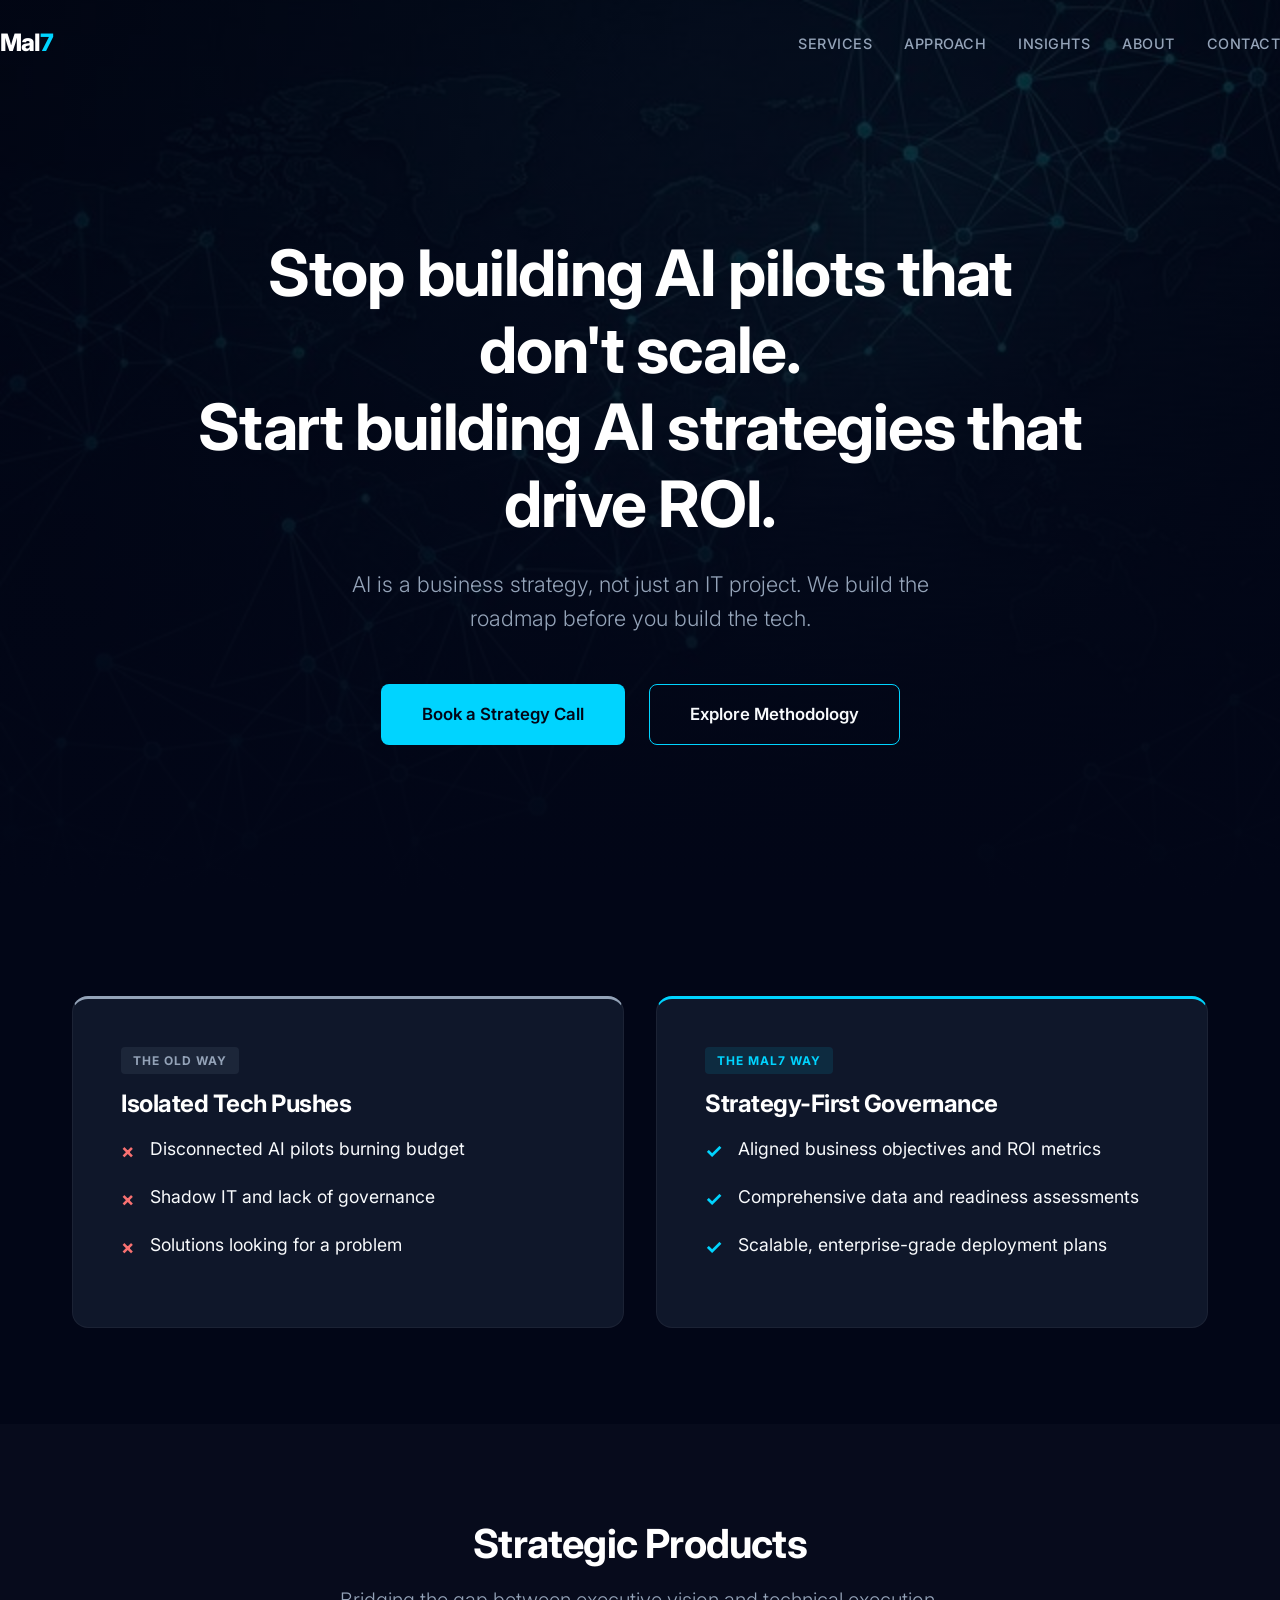
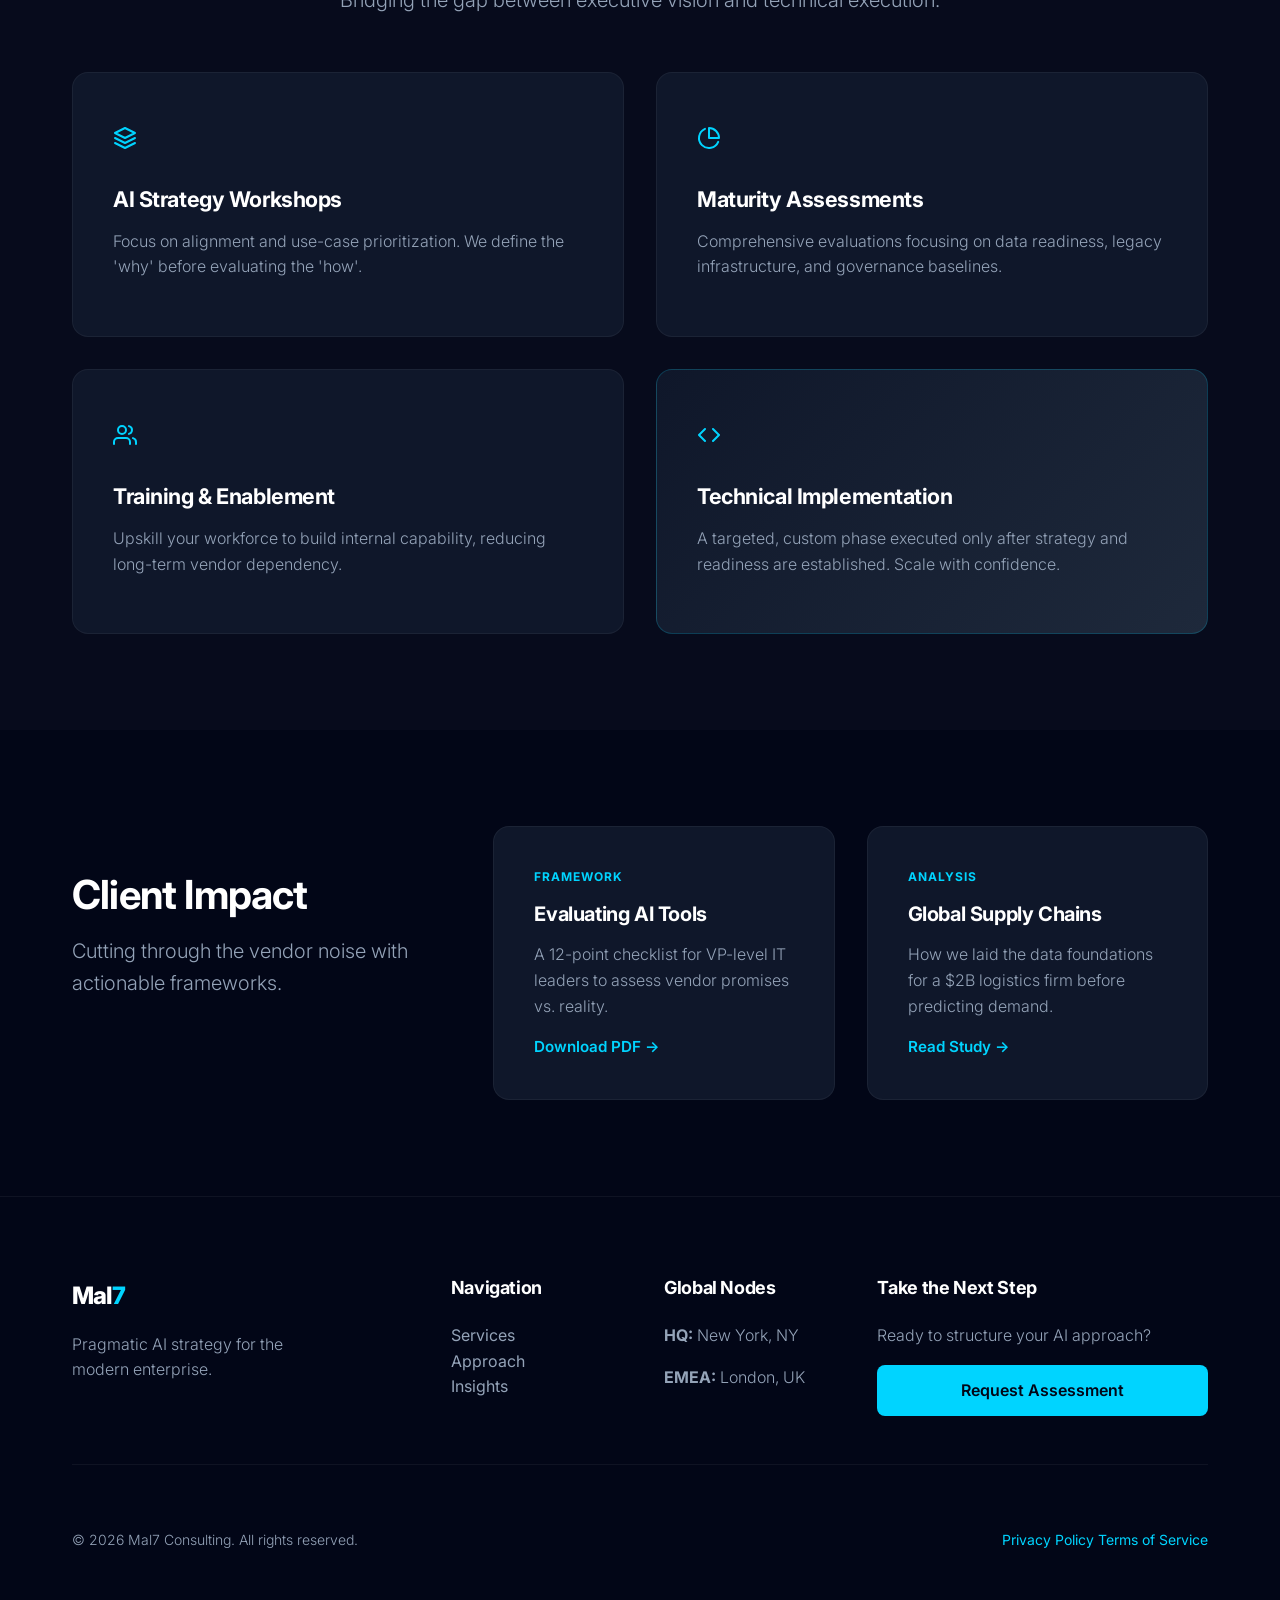
==== index.html @ f523860f "Initial commit for Mal7 landing page" ====
<!DOCTYPE html>
<html lang="en">
<head>
    <meta charset="UTF-8">
    <meta name="viewport" content="width=device-width, initial-scale=1.0">
    <title>Mal7 | AI Strategy Consulting</title>
    <link rel="preconnect" href="https://fonts.googleapis.com">
    <link rel="preconnect" href="https://fonts.gstatic.com" crossorigin>
    <link href="https://fonts.googleapis.com/css2?family=Inter:wght@300;400;500;600;700;800&family=Outfit:wght@400;600;700&display=swap" rel="stylesheet">
    <link rel="stylesheet" href="styles.css">
</head>
<body>

    <!-- 1. Global Navigation -->
    <header class="global-nav">
        <div class="nav-container">
            <div class="logo">
                <a href="#">Mal<span>7</span></a>
            </div>
            <nav class="nav-links">
                <a href="#services">Services</a>
                <a href="#methodology">Approach</a>
                <a href="#impact">Insights</a>
                <a href="#about">About</a>
                <a href="#contact">Contact</a>
            </nav>
        </div>
    </header>

    <!-- 2. Hero Section -->
    <section class="hero-section" id="hero">
        <div class="container hero-container">
            <div class="hero-content">
                <h1 class="hero-headline">Stop building AI pilots that don't scale.<br>Start building AI strategies that drive ROI.</h1>
                <p class="hero-subheadline">AI is a business strategy, not just an IT project. We build the roadmap before you build the tech.</p>
                <div class="hero-actions">
                    <a href="#contact" class="btn btn-primary btn-large">Book a Strategy Call</a>
                    <a href="#methodology" class="btn btn-outline-teal btn-large">Explore Methodology</a>
                </div>
            </div>
        </div>
    </section>

    <!-- 3. The Problem/Solution Section -->
    <section class="split-section" id="methodology">
        <div class="container">
            <div class="split-grid">
                <div class="split-card problem-card">
                    <div class="card-header">
                        <span class="badge badge-negative">The Old Way</span>
                        <h2>Isolated Tech Pushes</h2>
                    </div>
                    <ul class="comparison-list">
                        <li><span>&times;</span> Disconnected AI pilots burning budget</li>
                        <li><span>&times;</span> Shadow IT and lack of governance</li>
                        <li><span>&times;</span> Solutions looking for a problem</li>
                    </ul>
                </div>

                <div class="split-card solution-card">
                    <div class="card-header">
                        <span class="badge badge-positive">The Mal7 Way</span>
                        <h2>Strategy-First Governance</h2>
                    </div>
                    <ul class="comparison-list">
                        <li><span>&check;</span> Aligned business objectives and ROI metrics</li>
                        <li><span>&check;</span> Comprehensive data and readiness assessments</li>
                        <li><span>&check;</span> Scalable, enterprise-grade deployment plans</li>
                    </ul>
                </div>
            </div>
        </div>
    </section>

    <!-- 4. Strategic Products (Services Grid) -->
    <section class="services-section" id="services">
        <div class="container">
            <div class="section-header center">
                <h2 class="section-title">Strategic Products</h2>
                <p class="section-subtitle">Bridging the gap between executive vision and technical execution.</p>
            </div>
            
            <div class="services-grid">
                <div class="service-card">
                    <div class="card-icon">
                        <svg width="24" height="24" viewBox="0 0 24 24" fill="none" stroke="currentColor" stroke-width="2" stroke-linecap="round" stroke-linejoin="round"><polygon points="12 2 2 7 12 12 22 7 12 2"></polygon><polyline points="2 17 12 22 22 17"></polyline><polyline points="2 12 12 17 22 12"></polyline></svg>
                    </div>
                    <h3>AI Strategy Workshops</h3>
                    <p>Focus on alignment and use-case prioritization. We define the 'why' before evaluating the 'how'.</p>
                </div>
                
                <div class="service-card">
                    <div class="card-icon">
                        <svg width="24" height="24" viewBox="0 0 24 24" fill="none" stroke="currentColor" stroke-width="2" stroke-linecap="round" stroke-linejoin="round"><path d="M21.21 15.89A10 10 0 1 1 8 2.83"></path><path d="M22 12A10 10 0 0 0 12 2v10z"></path></svg>
                    </div>
                    <h3>Maturity Assessments</h3>
                    <p>Comprehensive evaluations focusing on data readiness, legacy infrastructure, and governance baselines.</p>
                </div>
                
                <div class="service-card">
                    <div class="card-icon">
                        <svg width="24" height="24" viewBox="0 0 24 24" fill="none" stroke="currentColor" stroke-width="2" stroke-linecap="round" stroke-linejoin="round"><path d="M17 21v-2a4 4 0 0 0-4-4H5a4 4 0 0 0-4 4v2"></path><circle cx="9" cy="7" r="4"></circle><path d="M23 21v-2a4 4 0 0 0-3-3.87"></path><path d="M16 3.13a4 4 0 0 1 0 7.75"></path></svg>
                    </div>
                    <h3>Training & Enablement</h3>
                    <p>Upskill your workforce to build internal capability, reducing long-term vendor dependency.</p>
                </div>
                
                <div class="service-card implementation-card">
                    <div class="card-icon">
                        <svg width="24" height="24" viewBox="0 0 24 24" fill="none" stroke="currentColor" stroke-width="2" stroke-linecap="round" stroke-linejoin="round"><polyline points="16 18 22 12 16 6"></polyline><polyline points="8 6 2 12 8 18"></polyline></svg>
                    </div>
                    <h3>Technical Implementation</h3>
                    <p>A targeted, custom phase executed only after strategy and readiness are established. Scale with confidence.</p>
                </div>
            </div>
        </div>
    </section>

    <!-- 6. Client Impact -->
    <section class="insights-section" id="impact">
        <div class="container">
            <div class="insights-grid">
                <div class="insights-header">
                    <h2 class="section-title">Client Impact</h2>
                    <p class="section-subtitle">Cutting through the vendor noise with actionable frameworks.</p>
                </div>
                <div class="insights-cards">
                    <div class="insight-card">
                        <span class="category">Framework</span>
                        <h4>Evaluating AI Tools</h4>
                        <p>A 12-point checklist for VP-level IT leaders to assess vendor promises vs. reality.</p>
                        <a href="#" class="read-more">Download PDF &rarr;</a>
                    </div>
                    <div class="insight-card">
                        <span class="category">Analysis</span>
                        <h4>Global Supply Chains</h4>
                        <p>How we laid the data foundations for a $2B logistics firm before predicting demand.</p>
                        <a href="#" class="read-more">Read Study &rarr;</a>
                    </div>
                </div>
            </div>
        </div>
    </section>

    <!-- 7. Footer -->
    <footer class="global-footer" id="contact">
        <div class="container">
            <div class="footer-grid">
                <div class="footer-brand">
                    <div class="logo footer-logo">
                        <a href="#">Mal<span>7</span></a>
                    </div>
                    <p>Pragmatic AI strategy for the modern enterprise.</p>
                </div>
                <div class="footer-links">
                    <h4>Navigation</h4>
                    <ul>
                        <li><a href="#services">Services</a></li>
                        <li><a href="#methodology">Approach</a></li>
                        <li><a href="#impact">Insights</a></li>
                    </ul>
                </div>
                <div class="footer-contact">
                    <h4>Global Nodes</h4>
                    <p><strong>HQ:</strong> New York, NY</p>
                    <p><strong>EMEA:</strong> London, UK</p>
                </div>
                <div class="footer-cta">
                    <h4>Take the Next Step</h4>
                    <p>Ready to structure your AI approach?</p>
                    <a href="#" class="btn btn-primary btn-block">Request Assessment</a>
                </div>
            </div>
            <div class="footer-bottom">
                <p>&copy; 2026 Mal7 Consulting. All rights reserved.</p>
                <div class="legal-links">
                    <a href="#">Privacy Policy</a>
                    <a href="#">Terms of Service</a>
                </div>
            </div>
        </div>
    </footer>

    <script src="main.js"></script>
</body>
</html>
---- styles.css ----
/* 
   Aethera Gravity | AI Systems
   Dark Corporate Tech Aesthetic
*/

:root {
    /* Color Palette */
    --clr-bg-deep: #020617; /* Near black */
    --clr-navy: #0f172a;
    --clr-navy-light: #1e293b;
    --clr-navy-border: rgba(255, 255, 255, 0.05);
    
    --clr-accent: #00D4FF; /* Digital Teal/Cyan */
    --clr-accent-hover: #00b8e6;
    
    --clr-white: #ffffff;
    --clr-text-light: #f8fafc;
    --clr-text-muted: #94a3b8; /* Light grey */
    
    /* Typography */
    --font-sans: 'Inter', -apple-system, BlinkMacSystemFont, "Segoe UI", Roboto, Helvetica, Arial, sans-serif;
    
    /* Spacing */
    --space-md: 1rem;
    --space-lg: 2rem;
    --space-xl: 4rem;
    --space-xxl: 6rem;
    
    /* Structural */
    --container-max: 1200px;
    --radius-md: 8px;
    --radius-lg: 16px;
    
    /* Shadow */
    --shadow-glow: 0 0 20px rgba(0, 212, 255, 0.2);
}

/* =========================================================================
   RESET & BASICS
   ========================================================================= */
* { margin: 0; padding: 0; box-sizing: border-box; }
html { scroll-behavior: smooth; }

body {
    font-family: var(--font-sans);
    font-size: 16px;
    line-height: 1.6;
    color: var(--clr-text-light);
    background-color: var(--clr-bg-deep); /* Dark mode throughout */
    -webkit-font-smoothing: antialiased;
}

h1, h2, h3, h4, h5, h6 {
    font-weight: 700;
    line-height: 1.2;
    margin-bottom: var(--space-md);
    color: var(--clr-white);
    letter-spacing: -0.02em;
}

p {
    margin-bottom: var(--space-md);
    color: var(--clr-text-muted);
    font-weight: 300;
}

a {
    text-decoration: none;
    color: var(--clr-accent);
    transition: all 0.3s ease;
}

img { max-width: 100%; height: auto; display: block; }

.container {
    width: 100%;
    max-width: var(--container-max);
    margin: 0 auto;
    padding: 0 var(--space-lg);
}

.center { text-align: center; }

/* =========================================================================
   BUTTONS
   ========================================================================= */
.btn {
    display: inline-flex;
    align-items: center;
    justify-content: center;
    padding: 0.75rem 1.75rem;
    font-weight: 600;
    border-radius: var(--radius-md);
    transition: all 0.3s ease;
    cursor: pointer;
    border: 1px solid transparent;
}

.btn-primary {
    background-color: var(--clr-accent);
    color: var(--clr-bg-deep);
}
.btn-primary:hover {
    background-color: var(--clr-accent-hover);
    box-shadow: var(--shadow-glow);
    transform: translateY(-2px);
}

.btn-outline-teal {
    background-color: transparent;
    border-color: var(--clr-accent);
    color: var(--clr-text-light);
}
.btn-outline-teal:hover {
    background-color: rgba(0, 212, 255, 0.1);
    box-shadow: var(--shadow-glow);
    transform: translateY(-2px);
}

.btn-large {
    padding: 1rem 2.5rem;
    font-size: 1.05rem;
}
.btn-block { width: 100%; }

/* =========================================================================
   GLOBAL HEADER
   ========================================================================= */
.global-nav {
    position: fixed;
    top: 0; left: 0; width: 100%;
    z-index: 1000;
    padding: 1.5rem 0;
    transition: all 0.4s ease;
    background: transparent;
    border-bottom: 1px solid transparent;
}
.global-nav.scrolled {
    background: rgba(2, 6, 23, 0.9);
    backdrop-filter: blur(12px);
    padding: 1rem 0;
    border-bottom: 1px solid var(--clr-navy-border);
}

.nav-container {
    display: flex;
    justify-content: space-between;
    align-items: center;
}

.logo a {
    font-weight: 800;
    font-size: 1.5rem;
    color: var(--clr-white);
    letter-spacing: -1px;
}
.logo a span { color: var(--clr-accent); }

.nav-links { display: flex; gap: 2rem; }
.nav-links a {
    color: var(--clr-text-muted);
    font-weight: 500;
    font-size: 0.9rem;
    text-transform: uppercase;
    letter-spacing: 0.5px;
}
.nav-links a:hover { color: var(--clr-accent); }

/* =========================================================================
   HERO SECTION
   ========================================================================= */
.hero-section {
    position: relative;
    min-height: 100vh;
    display: flex;
    align-items: center;
    background-color: var(--clr-bg-deep);
    background-image: linear-gradient(to bottom, rgba(2,6,23,0.7), rgba(2,6,23,1)), url('images/aethera-hero-bg.png');
    background-size: cover;
    background-position: center;
    background-attachment: fixed;
    padding-top: 5rem;
}

.hero-content {
    max-width: 900px;
    margin: 0 auto;
    text-align: center;
}

.hero-headline {
    font-size: clamp(2.5rem, 5vw, 4.5rem);
    margin-bottom: 1.5rem;
}

.hero-subheadline {
    font-size: clamp(1.125rem, 2vw, 1.35rem);
    max-width: 650px;
    margin: 0 auto 3rem auto;
}

.hero-actions {
    display: flex;
    justify-content: center;
    gap: 1.5rem;
    flex-wrap: wrap;
}

/* =========================================================================
   SPLIT SECTION
   ========================================================================= */
.split-section { padding: var(--space-xxl) 0; }
.split-grid { display: grid; grid-template-columns: 1fr 1fr; gap: 2rem; }

.split-card {
    padding: 3rem;
    border-radius: var(--radius-lg);
    background-color: var(--clr-navy);
    border: 1px solid var(--clr-navy-border);
}

.problem-card { border-top: 3px solid var(--clr-text-muted); }
.solution-card { border-top: 3px solid var(--clr-accent); }

.badge {
    display: inline-block;
    padding: 0.25rem 0.75rem;
    font-size: 0.75rem;
    text-transform: uppercase;
    font-weight: 700;
    border-radius: 4px;
    letter-spacing: 1px;
    margin-bottom: 1rem;
}
.badge-negative { background: rgba(148, 163, 184, 0.1); color: var(--clr-text-muted); }
.badge-positive { background: rgba(0, 212, 255, 0.1); color: var(--clr-accent); }

.comparison-list { list-style: none; }
.comparison-list li {
    display: flex; gap: 1rem; margin-bottom: 1rem; font-size: 1.1rem; color: var(--clr-text-light);
}
.comparison-list li span { font-weight: bold; font-size: 1.25rem; }
.problem-card .comparison-list li span { color: #f87171; }
.solution-card .comparison-list li span { color: var(--clr-accent); }

/* =========================================================================
   SERVICES GRID
   ========================================================================= */
.services-section { padding: var(--space-xxl) 0; background: rgba(255,255,255,0.02); }
.section-title { font-size: 2.5rem; }
.section-subtitle { font-size: 1.25rem; max-width: 600px; margin: 0 auto 3.5rem auto; }

.services-grid { display: grid; grid-template-columns: repeat(2, 1fr); gap: 2rem; }

.service-card {
    background: var(--clr-navy);
    padding: 2.5rem;
    border-radius: var(--radius-lg);
    border: 1px solid var(--clr-navy-border);
    transition: transform 0.3s ease, border-color 0.3s ease;
}
.service-card:hover {
    transform: translateY(-4px);
    border-color: rgba(0, 212, 255, 0.3);
}

.implementation-card {
    background: linear-gradient(135deg, var(--clr-navy), var(--clr-navy-light));
    border-color: rgba(0, 212, 255, 0.2);
}

.card-icon {
    width: 50px; height: 50px;
    color: var(--clr-accent);
    display: flex; align-items: center; justify-content: flex-start;
    margin-bottom: 1.5rem;
}
.service-card h3 { font-size: 1.35rem; margin-bottom: 1rem; }

/* =========================================================================
   INSIGHTS
   ========================================================================= */
.insights-section { padding: var(--space-xxl) 0; }
.insights-grid { display: grid; grid-template-columns: 1fr 2fr; gap: 4rem; align-items: center; }

.insights-cards { display: grid; grid-template-columns: 1fr 1fr; gap: 2rem; }
.insight-card {
    background: var(--clr-navy);
    padding: 2.5rem;
    border-radius: var(--radius-lg);
    border: 1px solid var(--clr-navy-border);
    display: flex; flex-direction: column;
}
.insight-card .category {
    font-size: 0.75rem; text-transform: uppercase; font-weight: 700;
    color: var(--clr-accent); margin-bottom: 1rem; letter-spacing: 1px;
}
.insight-card h4 { font-size: 1.25rem; margin-bottom: 1rem; flex-grow: 1; }
.read-more { font-weight: 600; font-size: 0.95rem; }
.read-more:hover { text-decoration: underline; }

/* =========================================================================
   FOOTER
   ========================================================================= */
.global-footer { padding: 5rem 0 2rem 0; border-top: 1px solid var(--clr-navy-border); }
.footer-grid {
    display: grid; grid-template-columns: 2fr 1fr 1fr 2fr; gap: 3rem;
    margin-bottom: 4rem; padding-bottom: 3rem; border-bottom: 1px solid var(--clr-navy-border);
}

.footer-brand p { color: var(--clr-text-muted); max-width: 250px; margin-top: 1rem; }
.global-footer h4 { font-size: 1.125rem; margin-bottom: 1.5rem; }
.footer-links ul { list-style: none; }
.footer-links a { color: var(--clr-text-muted); }
.footer-links a:hover { color: var(--clr-accent); }

.footer-bottom { display: flex; justify-content: space-between; color: var(--clr-text-muted); font-size: 0.875rem; }

/* Responsive */
@media (max-width: 992px) {
    .split-grid, .insights-grid { grid-template-columns: 1fr; }
    .footer-grid { grid-template-columns: repeat(2, 1fr); }
}
@media (max-width: 768px) {
    .services-grid, .insights-cards { grid-template-columns: 1fr; }
    .nav-links { display: none; }
    .hero-headline { font-size: 2.5rem; }
    .hero-actions { flex-direction: column; width: 100%; }
}
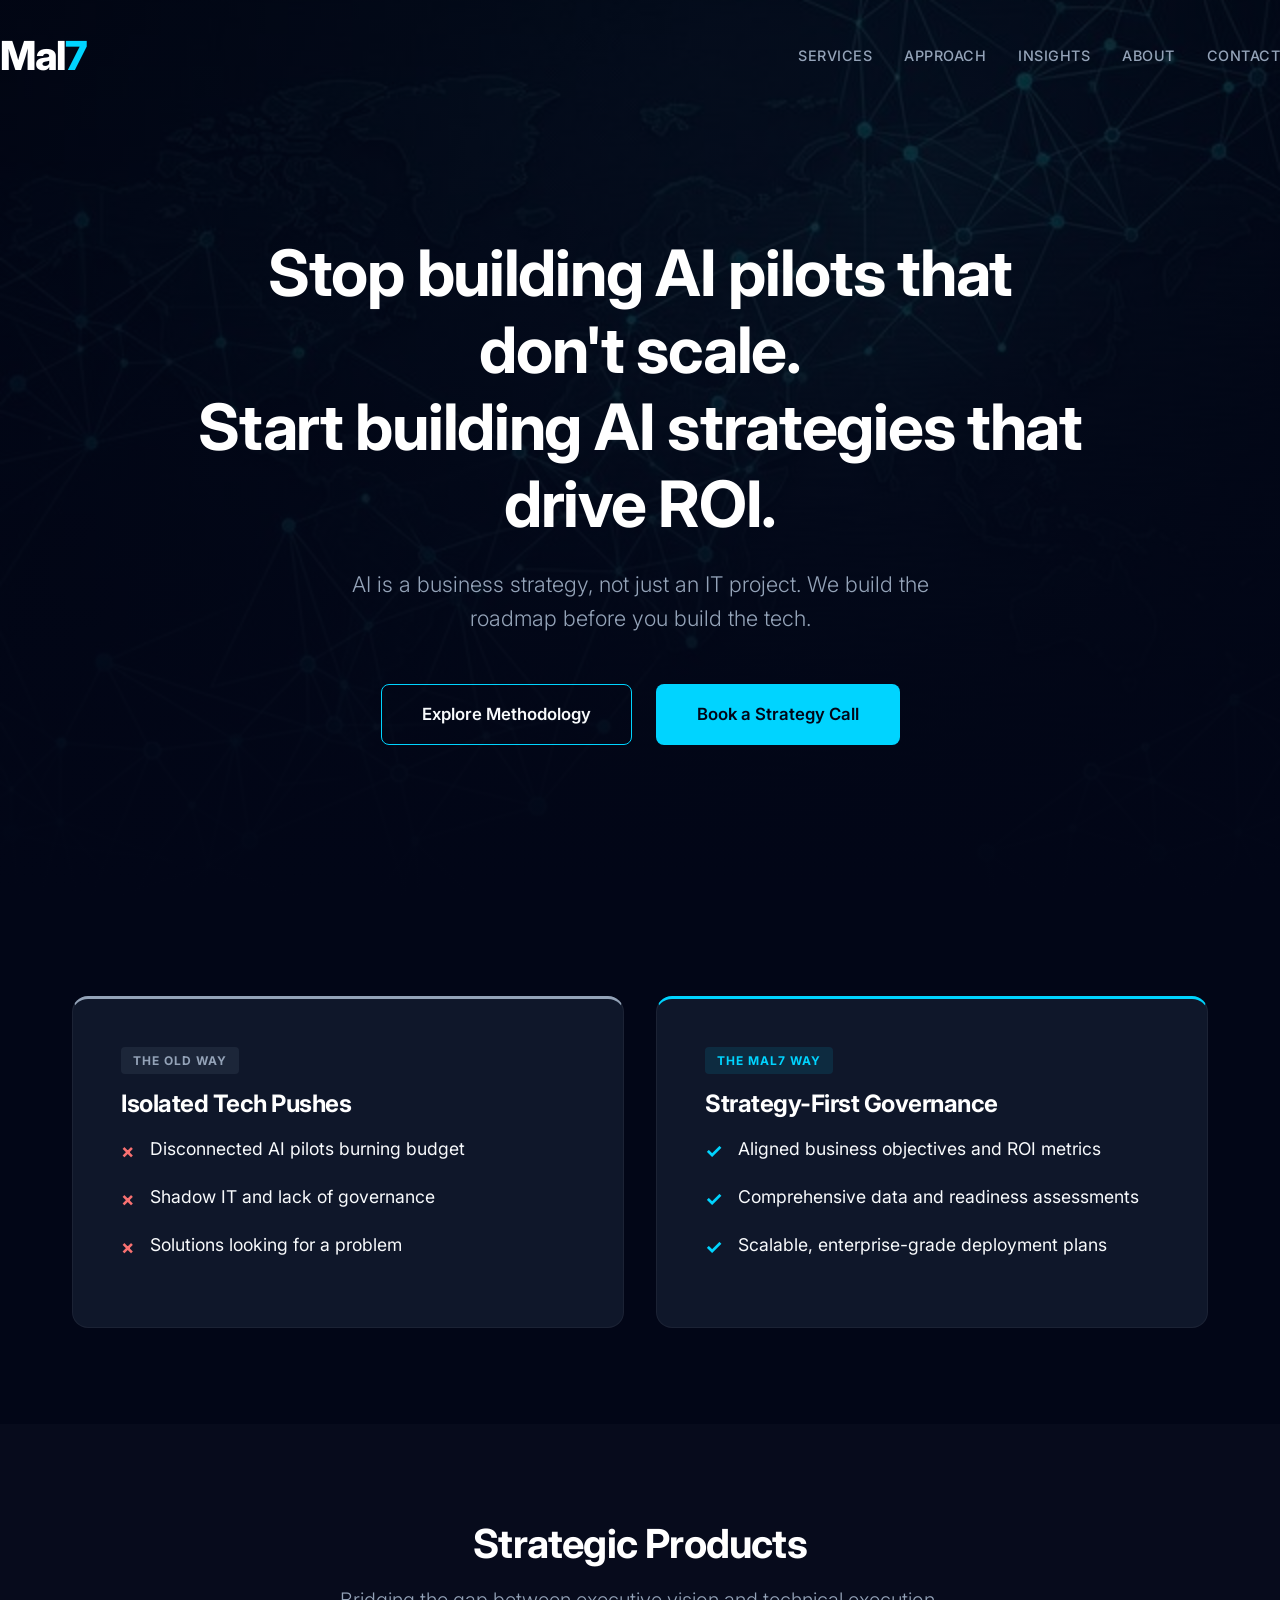
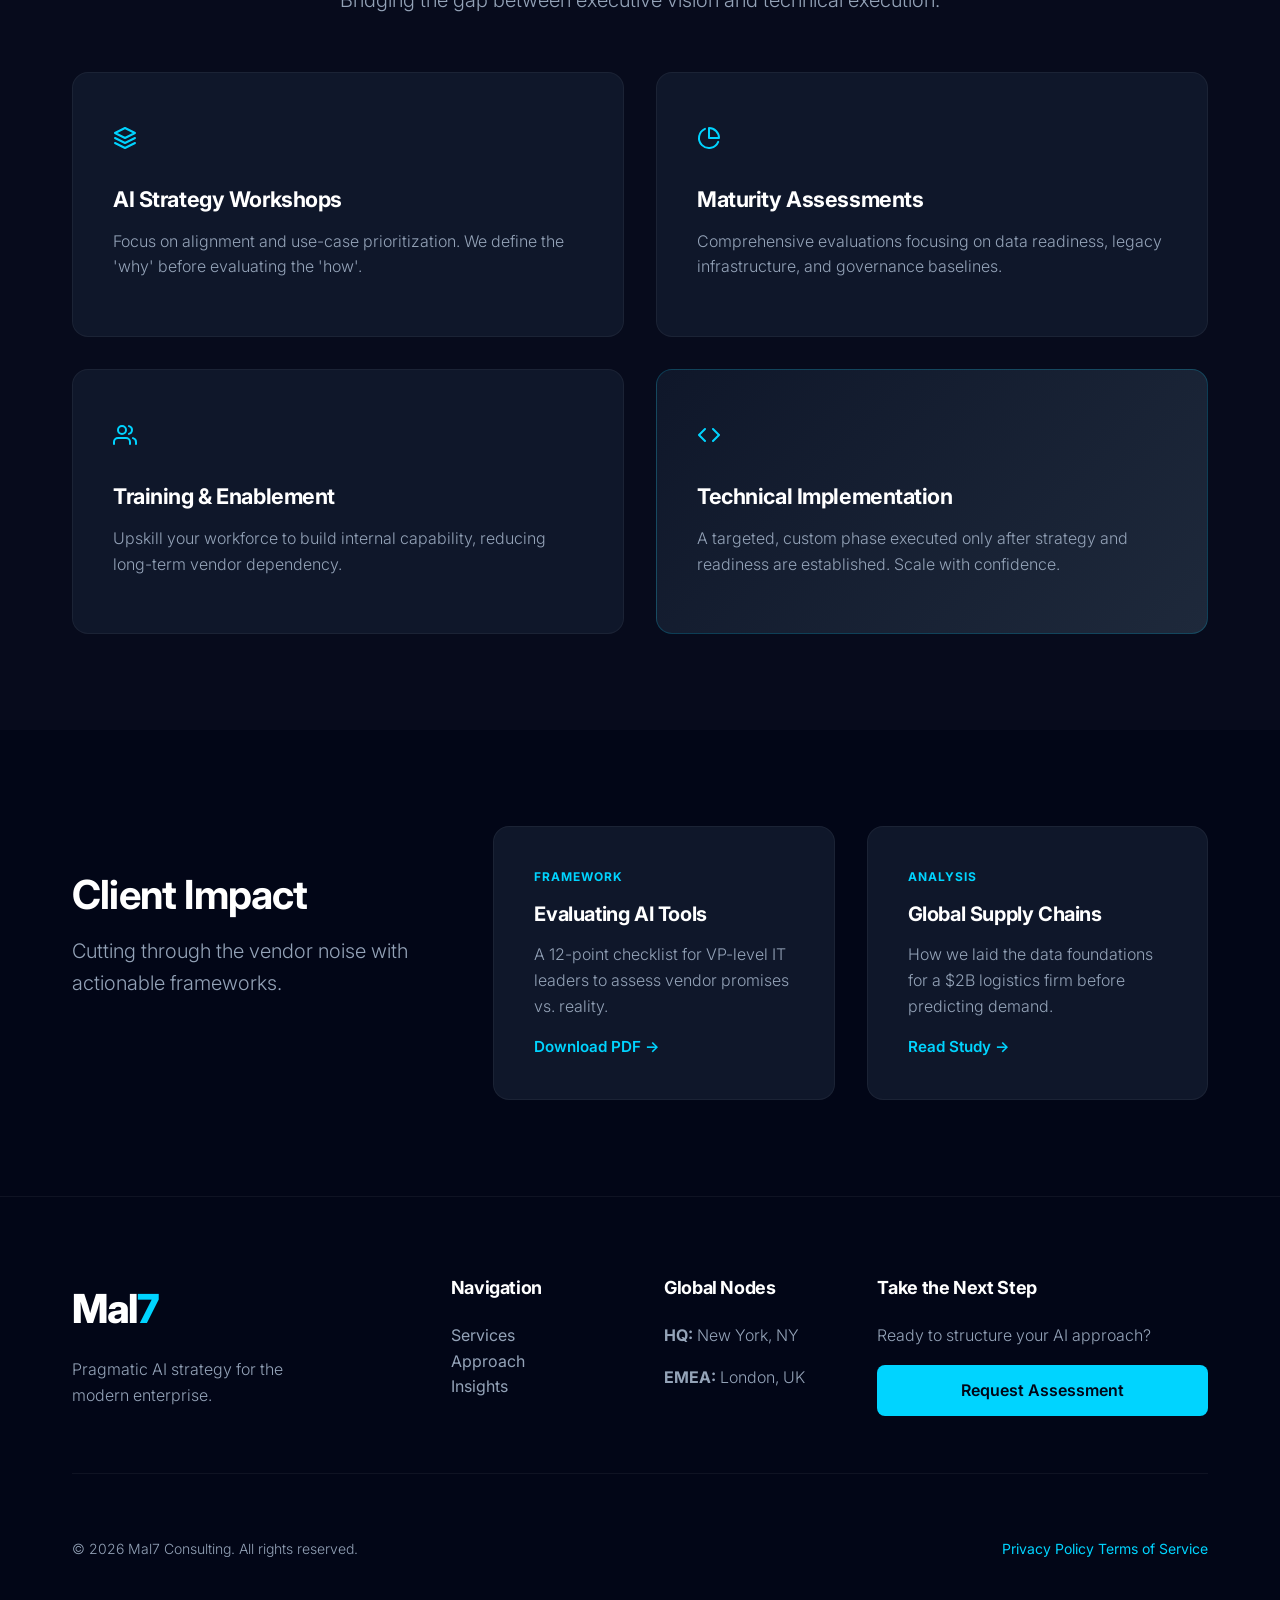
==== commit c980441d: "Switch order of Explore Methodology and Book a Strategy Call buttons" ====
--- a/index.html
+++ b/index.html
@@ -34,8 +34,8 @@
                 <h1 class="hero-headline">Stop building AI pilots that don't scale.<br>Start building AI strategies that drive ROI.</h1>
                 <p class="hero-subheadline">AI is a business strategy, not just an IT project. We build the roadmap before you build the tech.</p>
                 <div class="hero-actions">
+                    <a href="#methodology" class="btn btn-outline-teal btn-large">Explore Methodology</a>
                     <a href="#contact" class="btn btn-primary btn-large">Book a Strategy Call</a>
-                    <a href="#methodology" class="btn btn-outline-teal btn-large">Explore Methodology</a>
                 </div>
             </div>
         </div>
--- a/styles.css
+++ b/styles.css
@@ -150,9 +150,9 @@
 
 .logo a {
     font-weight: 800;
-    font-size: 1.5rem;
+    font-size: 2.5rem;
     color: var(--clr-white);
-    letter-spacing: -1px;
+    letter-spacing: -1.5px;
 }
 .logo a span { color: var(--clr-accent); }
 
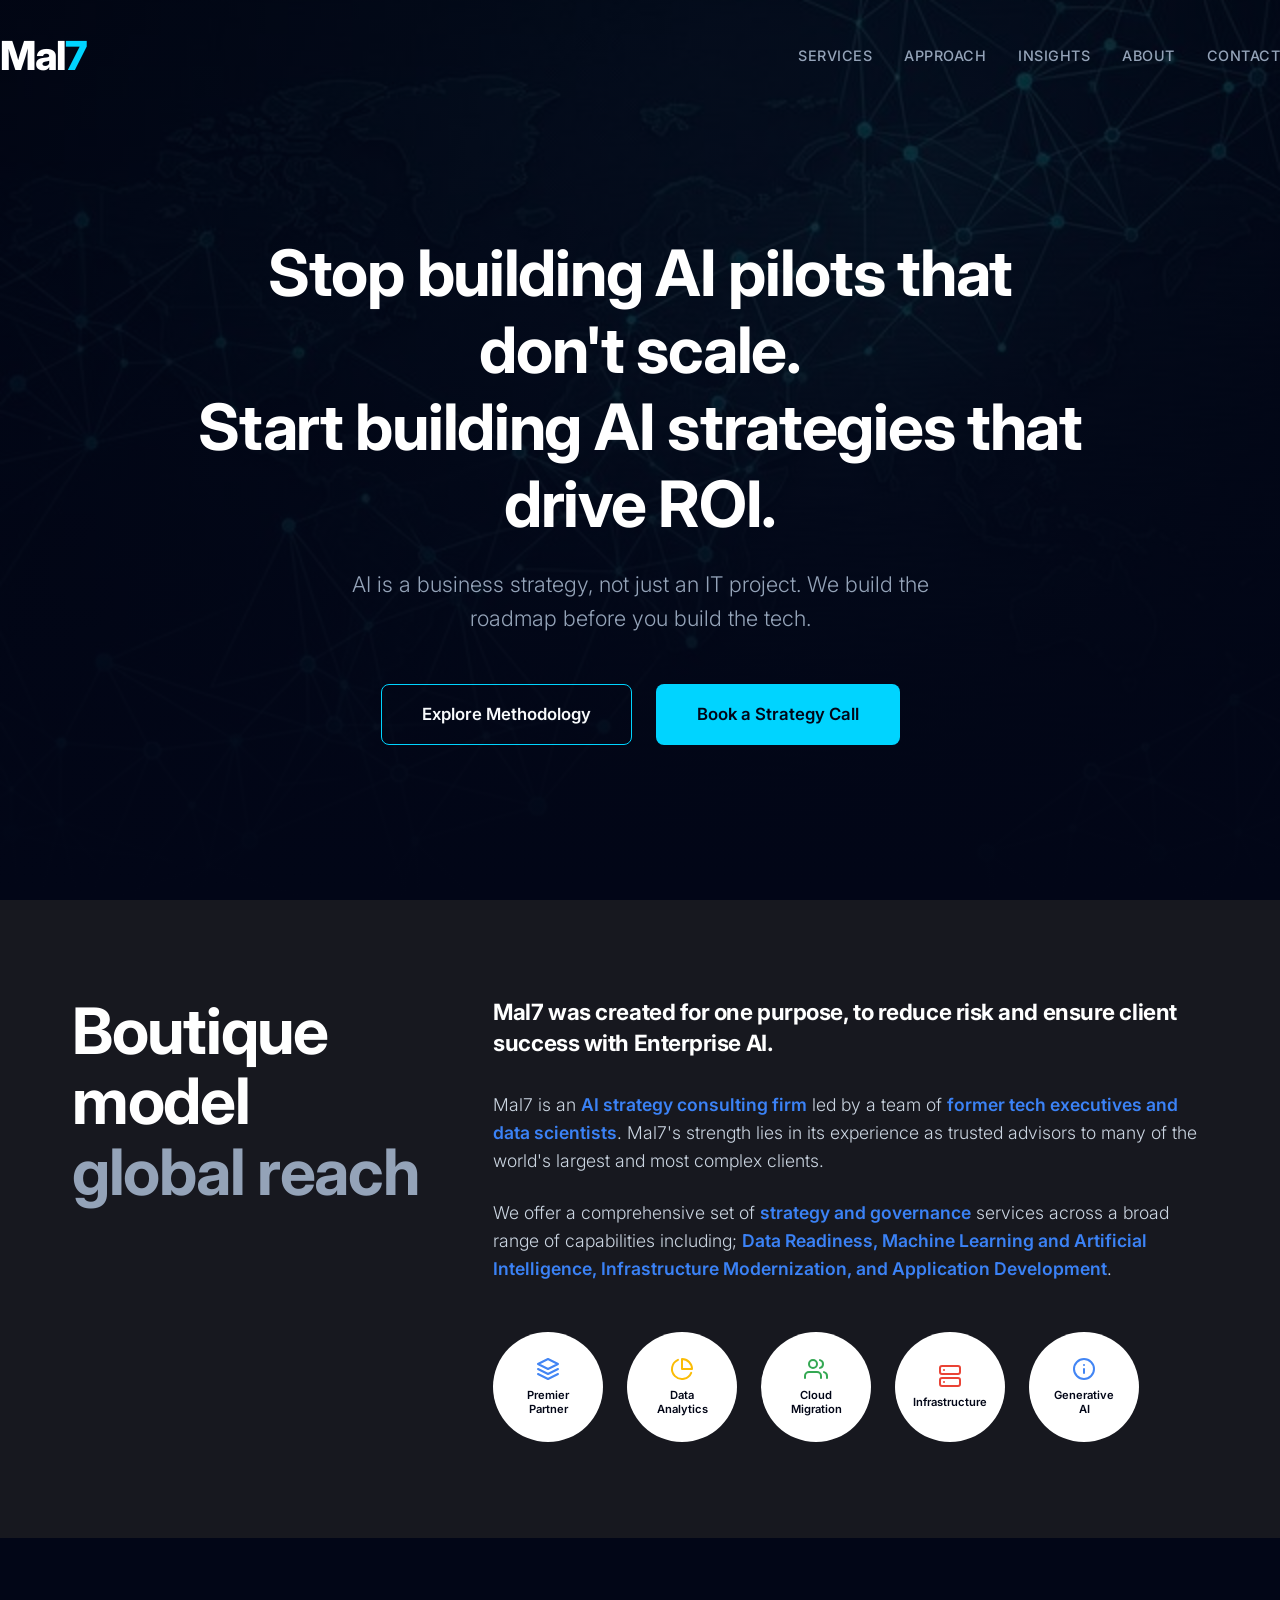
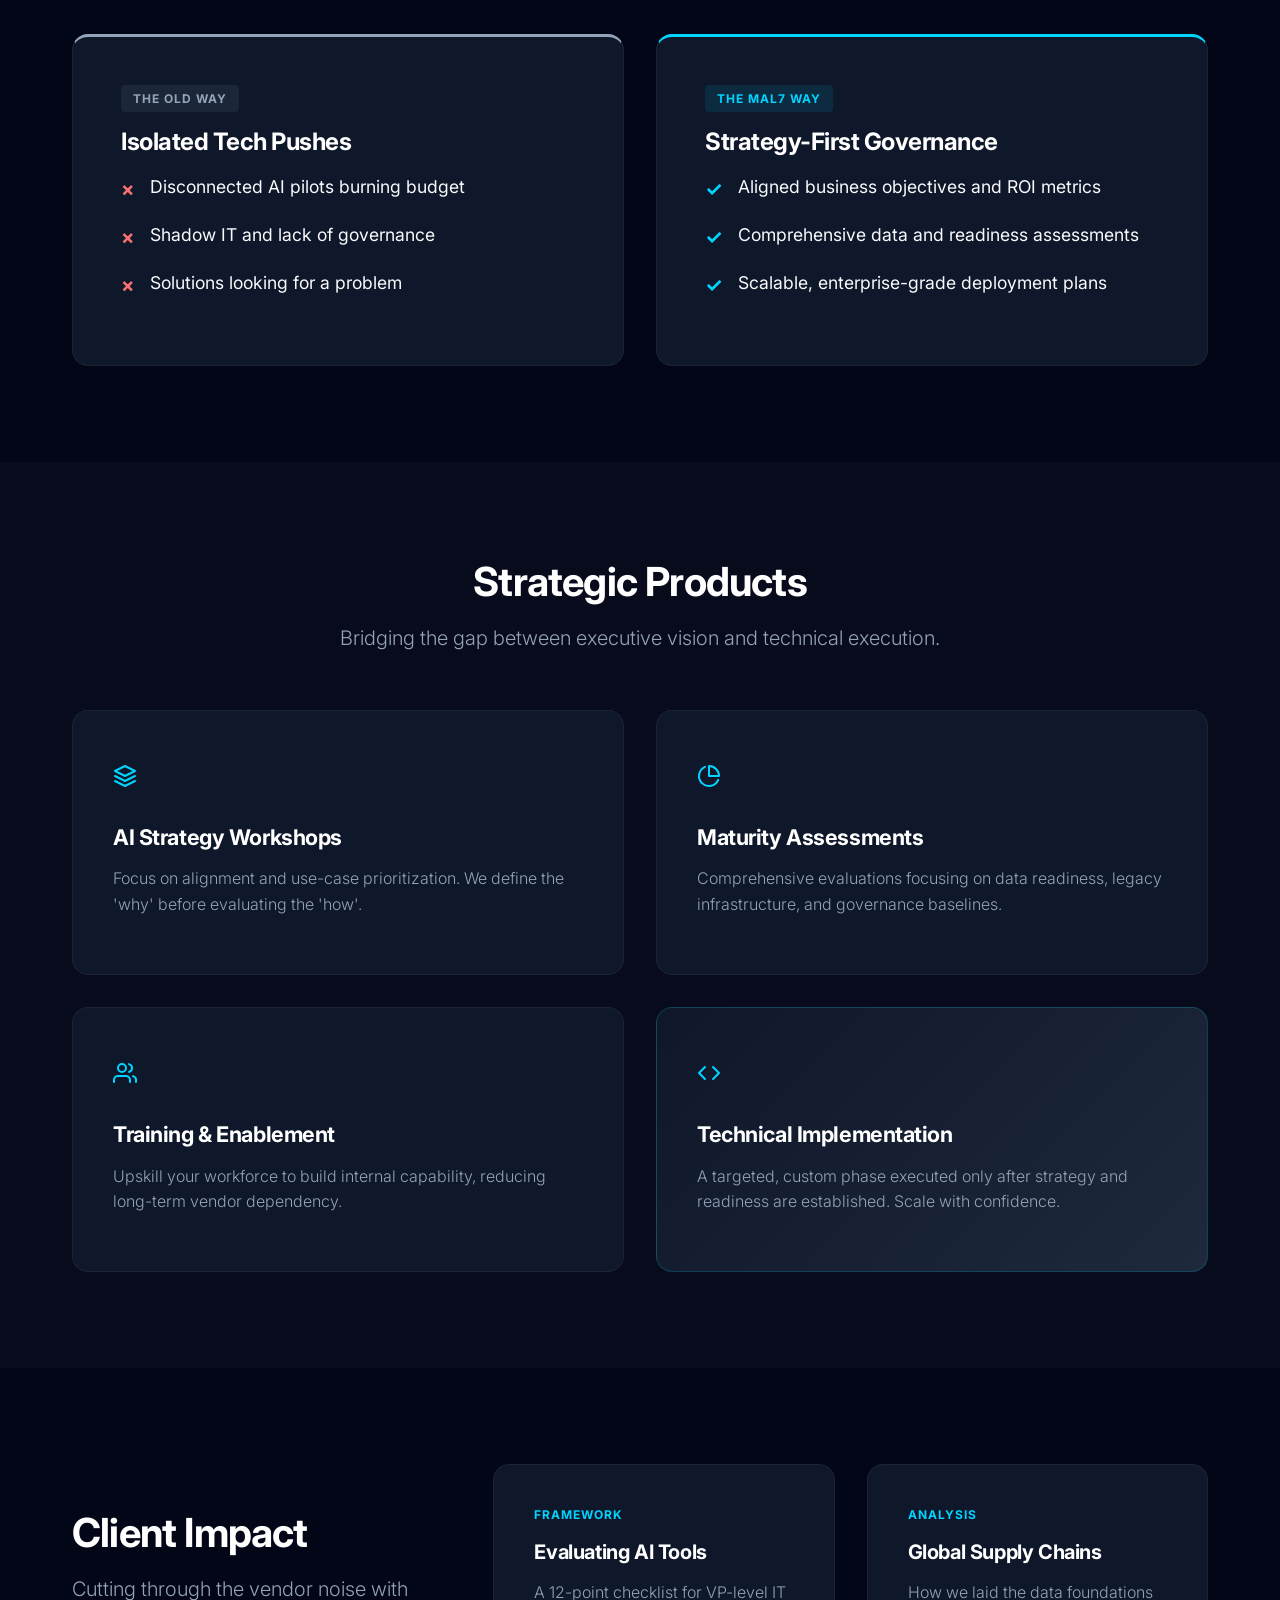
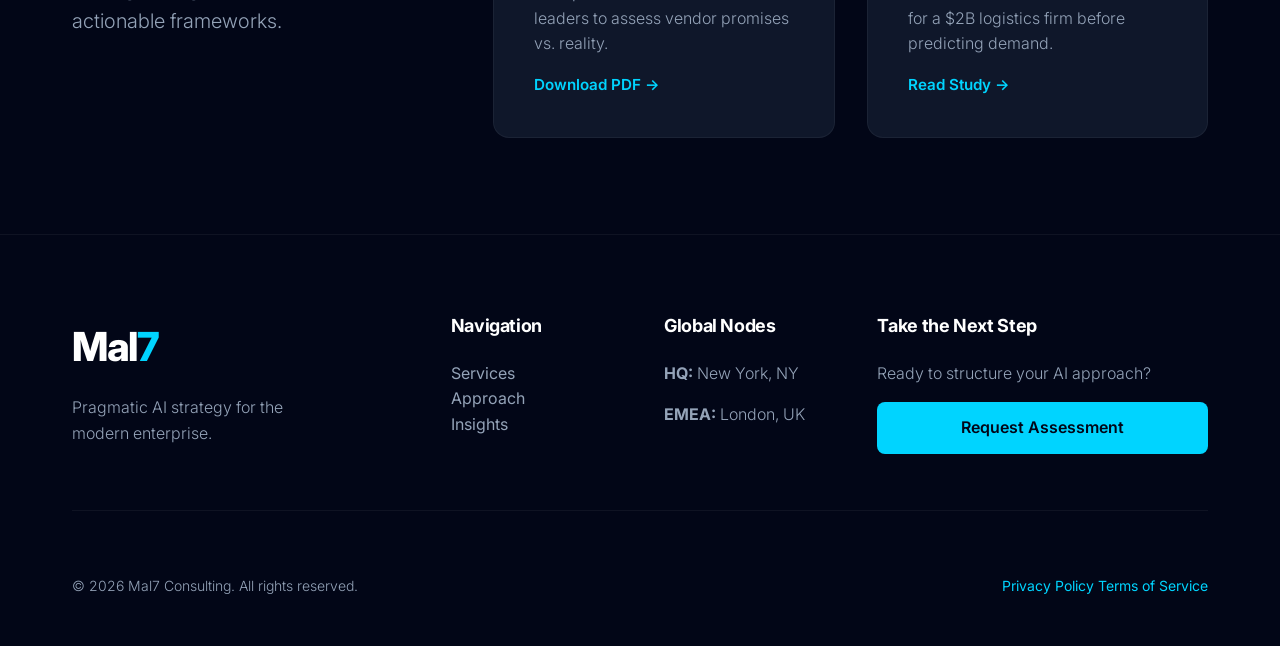
==== commit 94f20f31: "Add principals section below hero" ====
--- a/index.html
+++ b/index.html
@@ -41,6 +41,58 @@
         </div>
     </section>
 
+    <!-- 2.5 Principals Section -->
+    <section class="principals-section" id="principals">
+        <div class="container">
+            <div class="principals-grid">
+                <div class="principals-headline">
+                    <h2>Boutique model<br><span>global reach</span></h2>
+                </div>
+                <div class="principals-content">
+                    <h3 class="principals-intro">Mal7 was created for one purpose, to reduce risk and ensure client success with Enterprise AI.</h3>
+                    
+                    <p>Mal7 is an <span class="highlight">AI strategy consulting firm</span> led by a team of <span class="highlight">former tech executives and data scientists</span>. Mal7's strength lies in its experience as trusted advisors to many of the world's largest and most complex clients.</p>
+                    
+                    <p>We offer a comprehensive set of <span class="highlight">strategy and governance</span> services across a broad range of capabilities including; <span class="highlight">Data Readiness, Machine Learning and Artificial Intelligence, Infrastructure Modernization, and Application Development</span>.</p>
+                    
+                    <div class="specialization-badges">
+                        <div class="spec-badge">
+                            <span class="icon">
+                                <svg width="24" height="24" viewBox="0 0 24 24" fill="none" stroke="currentColor" stroke-width="2" stroke-linecap="round" stroke-linejoin="round"><polygon points="12 2 2 7 12 12 22 7 12 2"></polygon><polyline points="2 17 12 22 22 17"></polyline><polyline points="2 12 12 17 22 12"></polyline></svg>
+                            </span>
+                            <span>Premier<br>Partner</span>
+                        </div>
+                        <div class="spec-badge">
+                            <span class="icon">
+                                <svg width="24" height="24" viewBox="0 0 24 24" fill="none" stroke="currentColor" stroke-width="2" stroke-linecap="round" stroke-linejoin="round"><path d="M21.21 15.89A10 10 0 1 1 8 2.83"></path><path d="M22 12A10 10 0 0 0 12 2v10z"></path></svg>
+                            </span>
+                            <span>Data<br>Analytics</span>
+                        </div>
+                        <div class="spec-badge">
+                            <span class="icon">
+                                <svg width="24" height="24" viewBox="0 0 24 24" fill="none" stroke="currentColor" stroke-width="2" stroke-linecap="round" stroke-linejoin="round"><path d="M17 21v-2a4 4 0 0 0-4-4H5a4 4 0 0 0-4 4v2"></path><circle cx="9" cy="7" r="4"></circle><path d="M23 21v-2a4 4 0 0 0-3-3.87"></path><path d="M16 3.13a4 4 0 0 1 0 7.75"></path></svg>
+                            </span>
+                            <span>Cloud<br>Migration</span>
+                        </div>
+                        <div class="spec-badge">
+                            <span class="icon">
+                                <svg width="24" height="24" viewBox="0 0 24 24" fill="none" stroke="currentColor" stroke-width="2" stroke-linecap="round" stroke-linejoin="round"><rect x="2" y="2" width="20" height="8" rx="2" ry="2"></rect><rect x="2" y="14" width="20" height="8" rx="2" ry="2"></rect><line x1="6" y1="6" x2="6.01" y2="6"></line><line x1="6" y1="18" x2="6.01" y2="18"></line></svg>
+                            </span>
+                            <span>Infrastructure</span>
+                        </div>
+                        <div class="spec-badge">
+                            <span class="icon">
+                                <svg width="24" height="24" viewBox="0 0 24 24" fill="none" stroke="currentColor" stroke-width="2" stroke-linecap="round" stroke-linejoin="round"><circle cx="12" cy="12" r="10"></circle><path d="M12 16v-4"></path><path d="M12 8h.01"></path></svg>
+                            </span>
+                            <span>Generative<br>AI</span>
+                        </div>
+                    </div>
+                </div>
+            </div>
+        </div>
+    </section>
+
+
     <!-- 3. The Problem/Solution Section -->
     <section class="split-section" id="methodology">
         <div class="container">
--- a/styles.css
+++ b/styles.css
@@ -207,6 +207,90 @@
 }
 
 /* =========================================================================
+   PRINCIPALS SECTION
+   ========================================================================= */
+.principals-section {
+    padding: var(--space-xxl) 0;
+    background-color: #17181f; /* Custom dark tinted background */
+}
+
+.principals-grid {
+    display: grid;
+    grid-template-columns: 1fr 2fr;
+    gap: 4rem;
+    align-items: start;
+}
+
+.principals-headline h2 {
+    font-size: clamp(2.5rem, 5vw, 4rem);
+    line-height: 1.1;
+    color: var(--clr-white);
+    margin-bottom: 0;
+}
+
+.principals-headline h2 span {
+    color: #94a3b8; /* Slate-400 */
+}
+
+.principals-content h3.principals-intro {
+    font-size: 1.4rem;
+    color: var(--clr-white);
+    font-weight: 700;
+    line-height: 1.4;
+    margin-bottom: 2rem;
+}
+
+.principals-content p {
+    font-size: 1.1rem;
+    color: #cbd5e1; /* Slate-300 */
+    margin-bottom: 1.5rem;
+}
+
+.principals-content .highlight {
+    color: #3b82f6; /* Blue-500 */
+    font-weight: 600;
+}
+
+.specialization-badges {
+    display: flex;
+    gap: 1.5rem;
+    margin-top: 3rem;
+    flex-wrap: wrap;
+}
+
+.spec-badge {
+    background: var(--clr-white);
+    color: var(--clr-bg-deep);
+    width: 110px;
+    height: 110px;
+    border-radius: 50%;
+    display: flex;
+    flex-direction: column;
+    align-items: center;
+    justify-content: center;
+    text-align: center;
+    padding: 1rem;
+}
+
+.spec-badge .icon {
+    display: flex;
+    align-items: center;
+    justify-content: center;
+    margin-bottom: 0.5rem;
+}
+.spec-badge:nth-child(1) .icon { color: #4285f4; }
+.spec-badge:nth-child(2) .icon { color: #fbbc05; }
+.spec-badge:nth-child(3) .icon { color: #34a853; }
+.spec-badge:nth-child(4) .icon { color: #ea4335; }
+.spec-badge:nth-child(5) .icon { color: #4285f4; }
+
+.spec-badge span:not(.icon) {
+    font-size: 0.70rem;
+    font-weight: 600;
+    line-height: 1.2;
+}
+
+/* =========================================================================
    SPLIT SECTION
    ========================================================================= */
 .split-section { padding: var(--space-xxl) 0; }
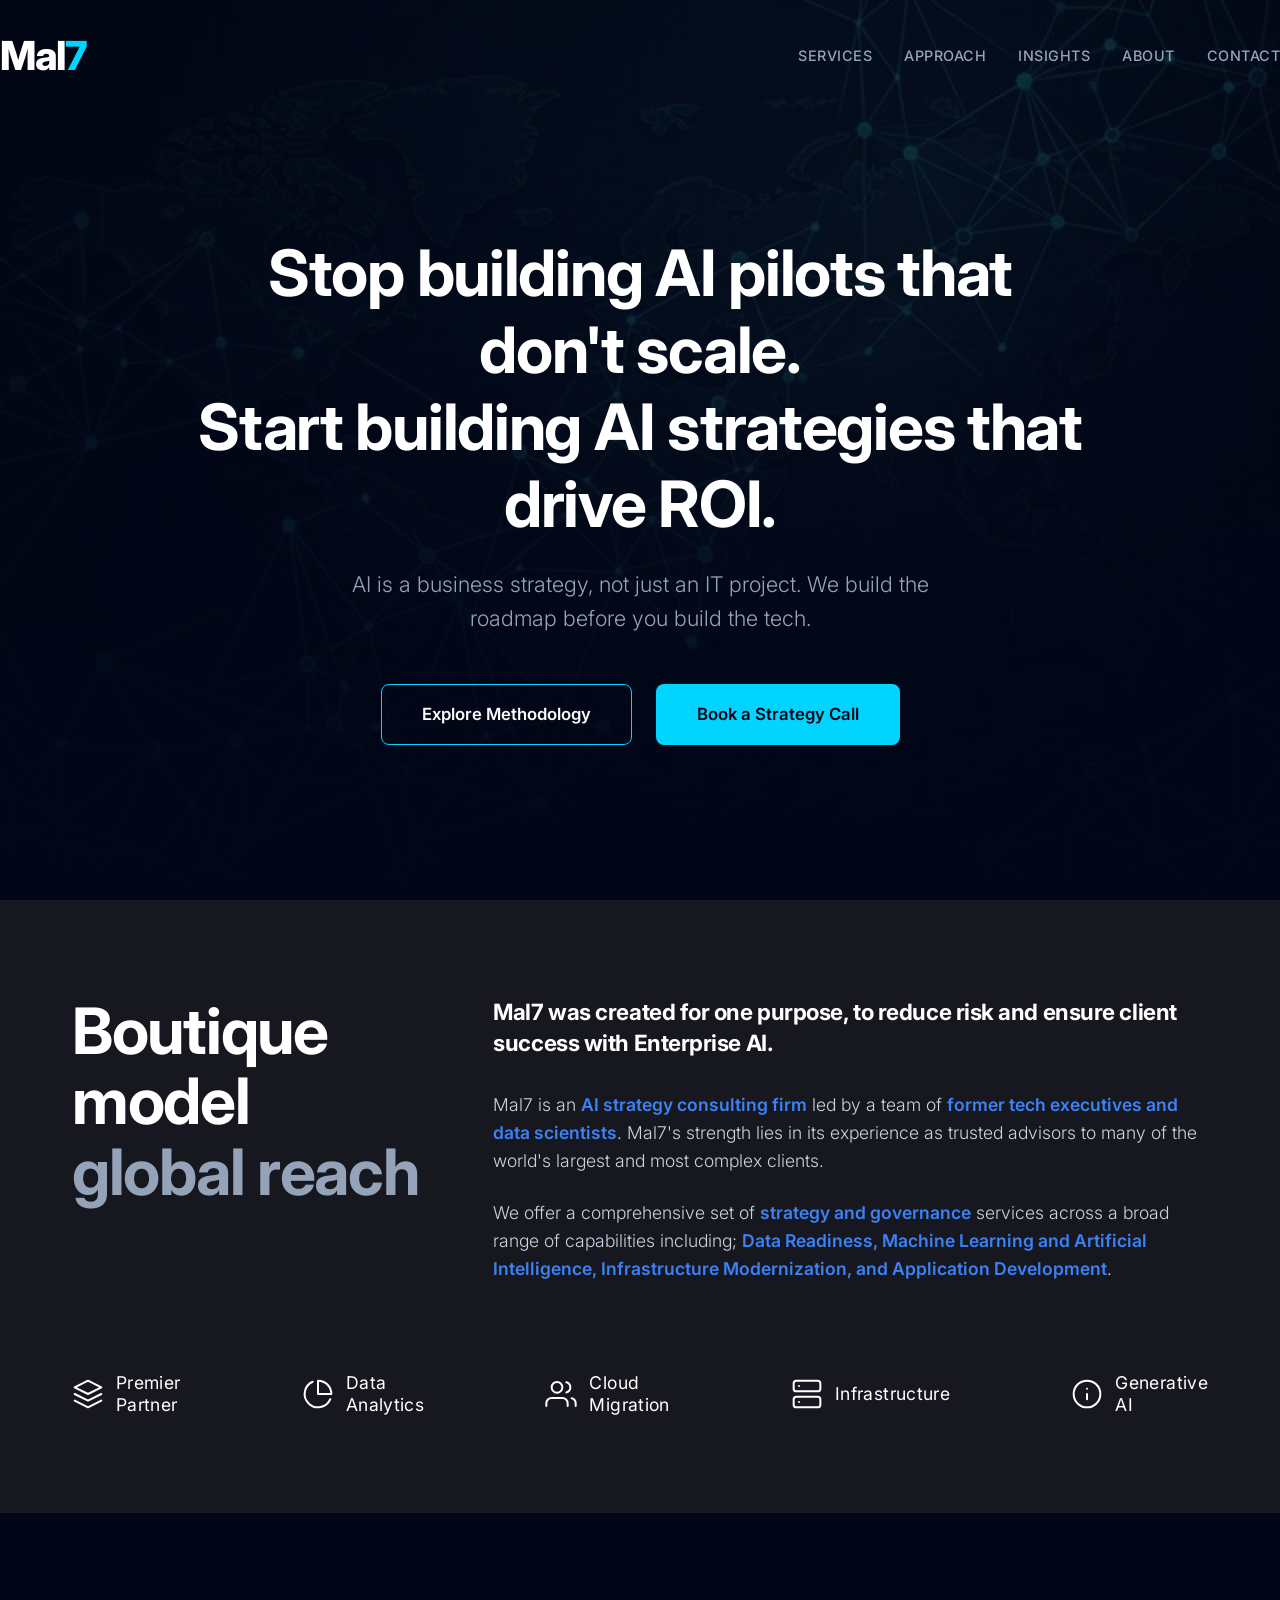
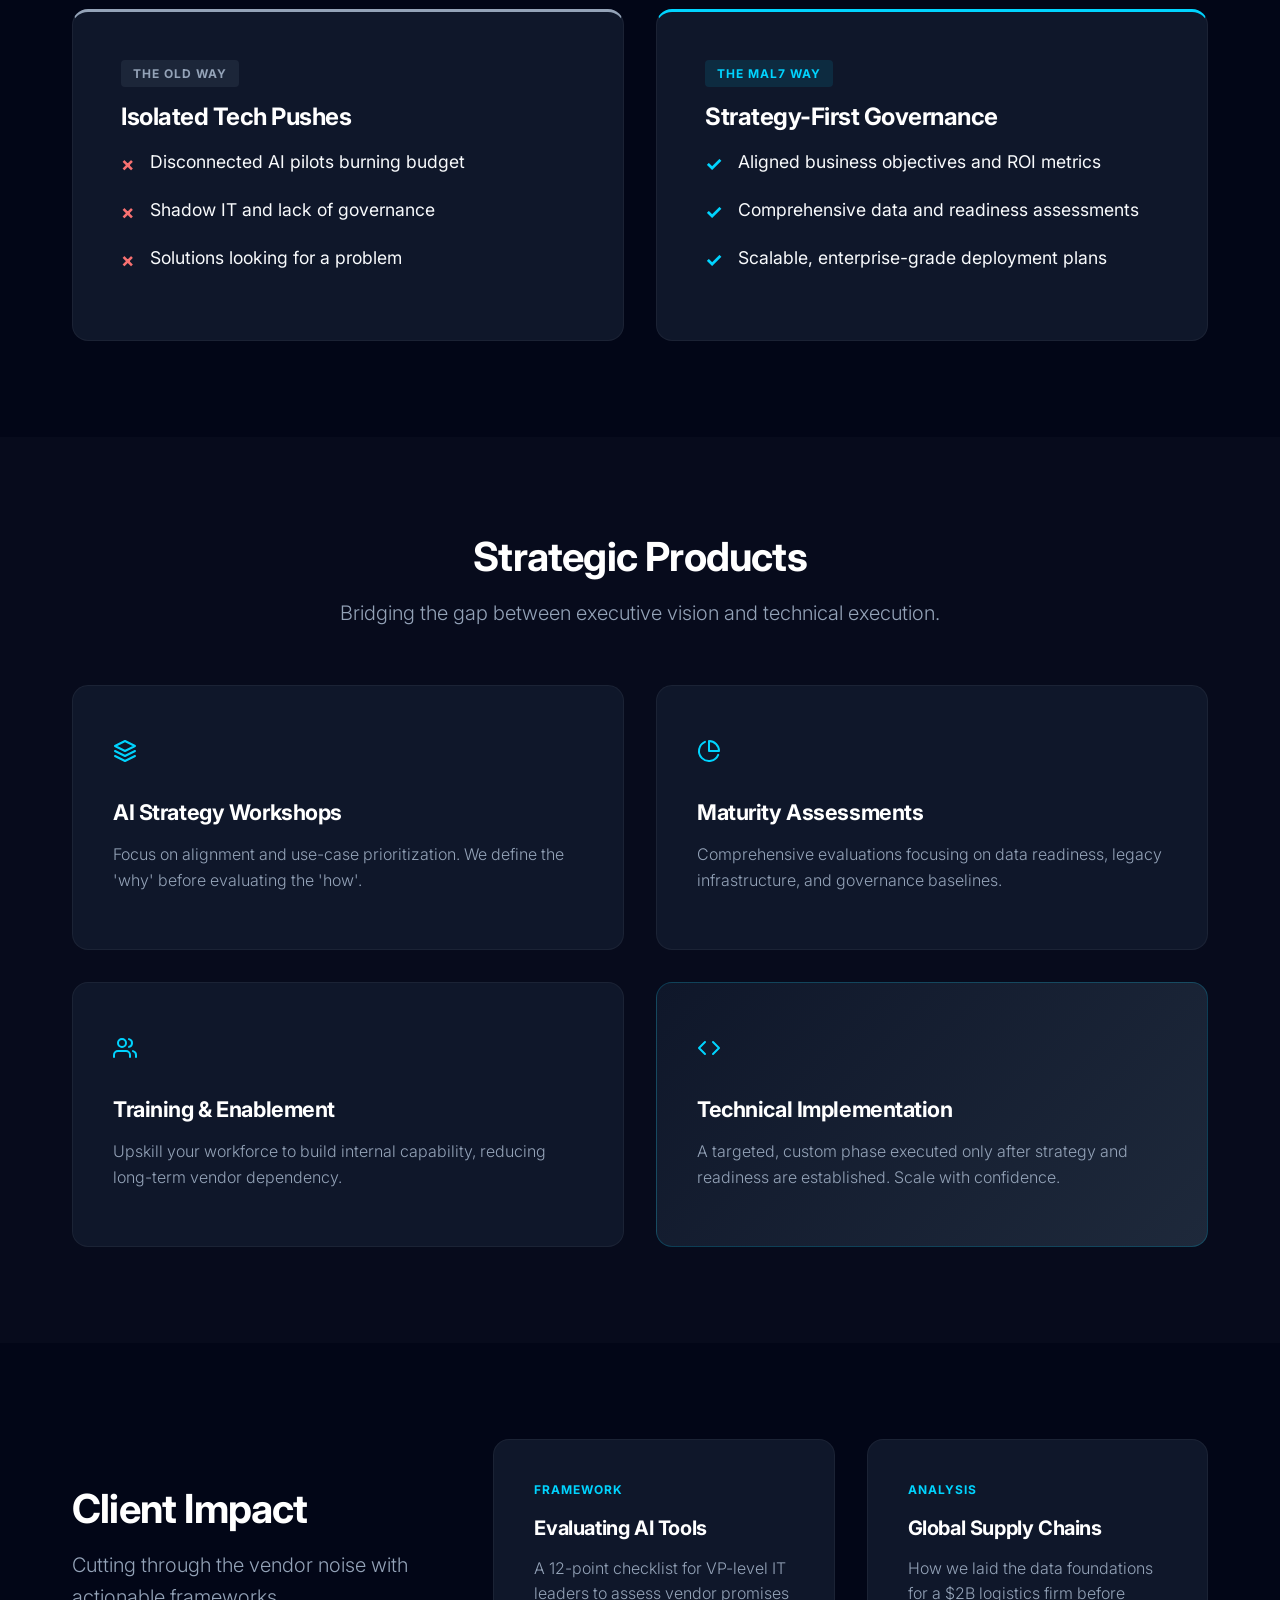
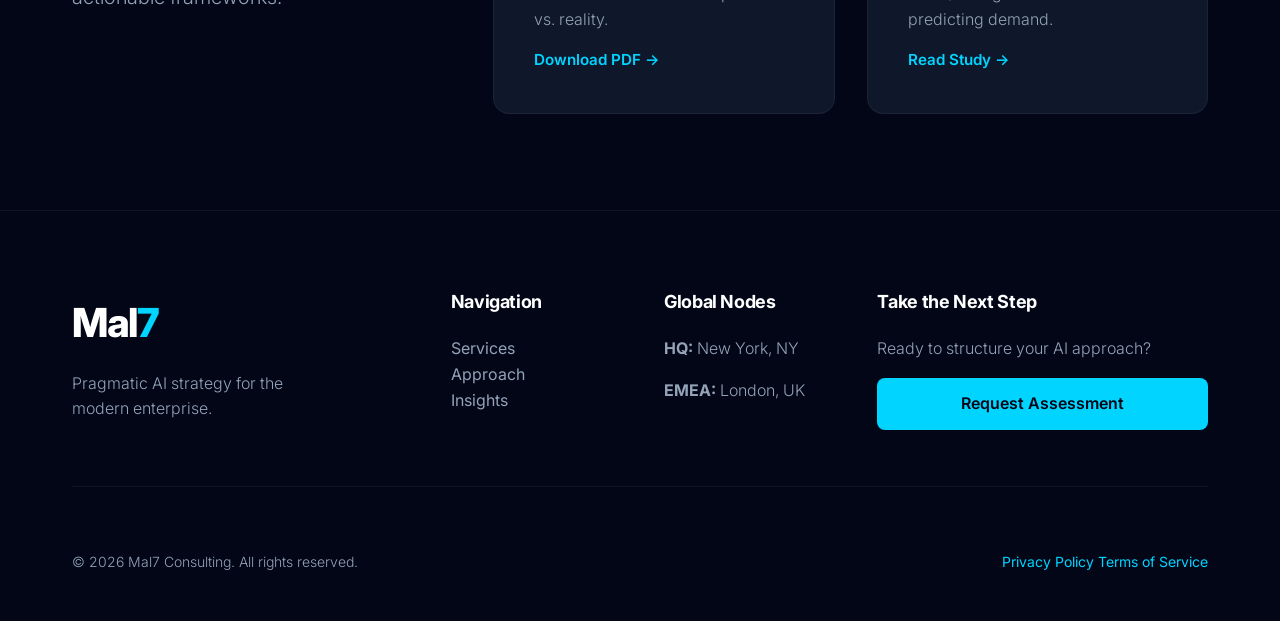
==== commit 4a927378: "Change badges layout to horizontal across the screen" ====
--- a/index.html
+++ b/index.html
@@ -55,38 +55,38 @@
                     
                     <p>We offer a comprehensive set of <span class="highlight">strategy and governance</span> services across a broad range of capabilities including; <span class="highlight">Data Readiness, Machine Learning and Artificial Intelligence, Infrastructure Modernization, and Application Development</span>.</p>
                     
-                    <div class="specialization-badges">
-                        <div class="spec-badge">
-                            <span class="icon">
-                                <svg width="24" height="24" viewBox="0 0 24 24" fill="none" stroke="currentColor" stroke-width="2" stroke-linecap="round" stroke-linejoin="round"><polygon points="12 2 2 7 12 12 22 7 12 2"></polygon><polyline points="2 17 12 22 22 17"></polyline><polyline points="2 12 12 17 22 12"></polyline></svg>
-                            </span>
-                            <span>Premier<br>Partner</span>
-                        </div>
-                        <div class="spec-badge">
-                            <span class="icon">
-                                <svg width="24" height="24" viewBox="0 0 24 24" fill="none" stroke="currentColor" stroke-width="2" stroke-linecap="round" stroke-linejoin="round"><path d="M21.21 15.89A10 10 0 1 1 8 2.83"></path><path d="M22 12A10 10 0 0 0 12 2v10z"></path></svg>
-                            </span>
-                            <span>Data<br>Analytics</span>
-                        </div>
-                        <div class="spec-badge">
-                            <span class="icon">
-                                <svg width="24" height="24" viewBox="0 0 24 24" fill="none" stroke="currentColor" stroke-width="2" stroke-linecap="round" stroke-linejoin="round"><path d="M17 21v-2a4 4 0 0 0-4-4H5a4 4 0 0 0-4 4v2"></path><circle cx="9" cy="7" r="4"></circle><path d="M23 21v-2a4 4 0 0 0-3-3.87"></path><path d="M16 3.13a4 4 0 0 1 0 7.75"></path></svg>
-                            </span>
-                            <span>Cloud<br>Migration</span>
-                        </div>
-                        <div class="spec-badge">
-                            <span class="icon">
-                                <svg width="24" height="24" viewBox="0 0 24 24" fill="none" stroke="currentColor" stroke-width="2" stroke-linecap="round" stroke-linejoin="round"><rect x="2" y="2" width="20" height="8" rx="2" ry="2"></rect><rect x="2" y="14" width="20" height="8" rx="2" ry="2"></rect><line x1="6" y1="6" x2="6.01" y2="6"></line><line x1="6" y1="18" x2="6.01" y2="18"></line></svg>
-                            </span>
-                            <span>Infrastructure</span>
-                        </div>
-                        <div class="spec-badge">
-                            <span class="icon">
-                                <svg width="24" height="24" viewBox="0 0 24 24" fill="none" stroke="currentColor" stroke-width="2" stroke-linecap="round" stroke-linejoin="round"><circle cx="12" cy="12" r="10"></circle><path d="M12 16v-4"></path><path d="M12 8h.01"></path></svg>
-                            </span>
-                            <span>Generative<br>AI</span>
-                        </div>
-                    </div>
+                </div>
+            </div>
+            <div class="specialization-badges">
+                <div class="spec-badge">
+                    <span class="icon">
+                        <svg width="32" height="32" viewBox="0 0 24 24" fill="none" stroke="currentColor" stroke-width="1.5" stroke-linecap="round" stroke-linejoin="round"><polygon points="12 2 2 7 12 12 22 7 12 2"></polygon><polyline points="2 17 12 22 22 17"></polyline><polyline points="2 12 12 17 22 12"></polyline></svg>
+                    </span>
+                    <span>Premier<br>Partner</span>
+                </div>
+                <div class="spec-badge">
+                    <span class="icon">
+                        <svg width="32" height="32" viewBox="0 0 24 24" fill="none" stroke="currentColor" stroke-width="1.5" stroke-linecap="round" stroke-linejoin="round"><path d="M21.21 15.89A10 10 0 1 1 8 2.83"></path><path d="M22 12A10 10 0 0 0 12 2v10z"></path></svg>
+                    </span>
+                    <span>Data<br>Analytics</span>
+                </div>
+                <div class="spec-badge">
+                    <span class="icon">
+                        <svg width="32" height="32" viewBox="0 0 24 24" fill="none" stroke="currentColor" stroke-width="1.5" stroke-linecap="round" stroke-linejoin="round"><path d="M17 21v-2a4 4 0 0 0-4-4H5a4 4 0 0 0-4 4v2"></path><circle cx="9" cy="7" r="4"></circle><path d="M23 21v-2a4 4 0 0 0-3-3.87"></path><path d="M16 3.13a4 4 0 0 1 0 7.75"></path></svg>
+                    </span>
+                    <span>Cloud<br>Migration</span>
+                </div>
+                <div class="spec-badge">
+                    <span class="icon">
+                        <svg width="32" height="32" viewBox="0 0 24 24" fill="none" stroke="currentColor" stroke-width="1.5" stroke-linecap="round" stroke-linejoin="round"><rect x="2" y="2" width="20" height="8" rx="2" ry="2"></rect><rect x="2" y="14" width="20" height="8" rx="2" ry="2"></rect><line x1="6" y1="6" x2="6.01" y2="6"></line><line x1="6" y1="18" x2="6.01" y2="18"></line></svg>
+                    </span>
+                    <span>Infrastructure</span>
+                </div>
+                <div class="spec-badge">
+                    <span class="icon">
+                        <svg width="32" height="32" viewBox="0 0 24 24" fill="none" stroke="currentColor" stroke-width="1.5" stroke-linecap="round" stroke-linejoin="round"><circle cx="12" cy="12" r="10"></circle><path d="M12 16v-4"></path><path d="M12 8h.01"></path></svg>
+                    </span>
+                    <span>Generative<br>AI</span>
                 </div>
             </div>
         </div>
--- a/styles.css
+++ b/styles.css
@@ -253,41 +253,35 @@
 
 .specialization-badges {
     display: flex;
+    flex-direction: row;
+    justify-content: space-between;
+    align-items: center;
     gap: 1.5rem;
-    margin-top: 3rem;
+    margin-top: 4rem;
+    width: 100%;
     flex-wrap: wrap;
 }
 
 .spec-badge {
-    background: var(--clr-white);
-    color: var(--clr-bg-deep);
-    width: 110px;
-    height: 110px;
-    border-radius: 50%;
-    display: flex;
-    flex-direction: column;
+    color: var(--clr-white);
+    display: flex;
+    flex-direction: row;
+    align-items: center;
+    gap: 0.75rem;
+}
+
+.spec-badge .icon {
+    display: flex;
     align-items: center;
     justify-content: center;
-    text-align: center;
-    padding: 1rem;
-}
-
-.spec-badge .icon {
-    display: flex;
-    align-items: center;
-    justify-content: center;
-    margin-bottom: 0.5rem;
-}
-.spec-badge:nth-child(1) .icon { color: #4285f4; }
-.spec-badge:nth-child(2) .icon { color: #fbbc05; }
-.spec-badge:nth-child(3) .icon { color: #34a853; }
-.spec-badge:nth-child(4) .icon { color: #ea4335; }
-.spec-badge:nth-child(5) .icon { color: #4285f4; }
+    color: var(--clr-white);
+}
 
 .spec-badge span:not(.icon) {
-    font-size: 0.70rem;
-    font-weight: 600;
-    line-height: 1.2;
+    font-size: 1.1rem;
+    font-weight: 400;
+    line-height: 1.3;
+    letter-spacing: 0.02em;
 }
 
 /* =========================================================================
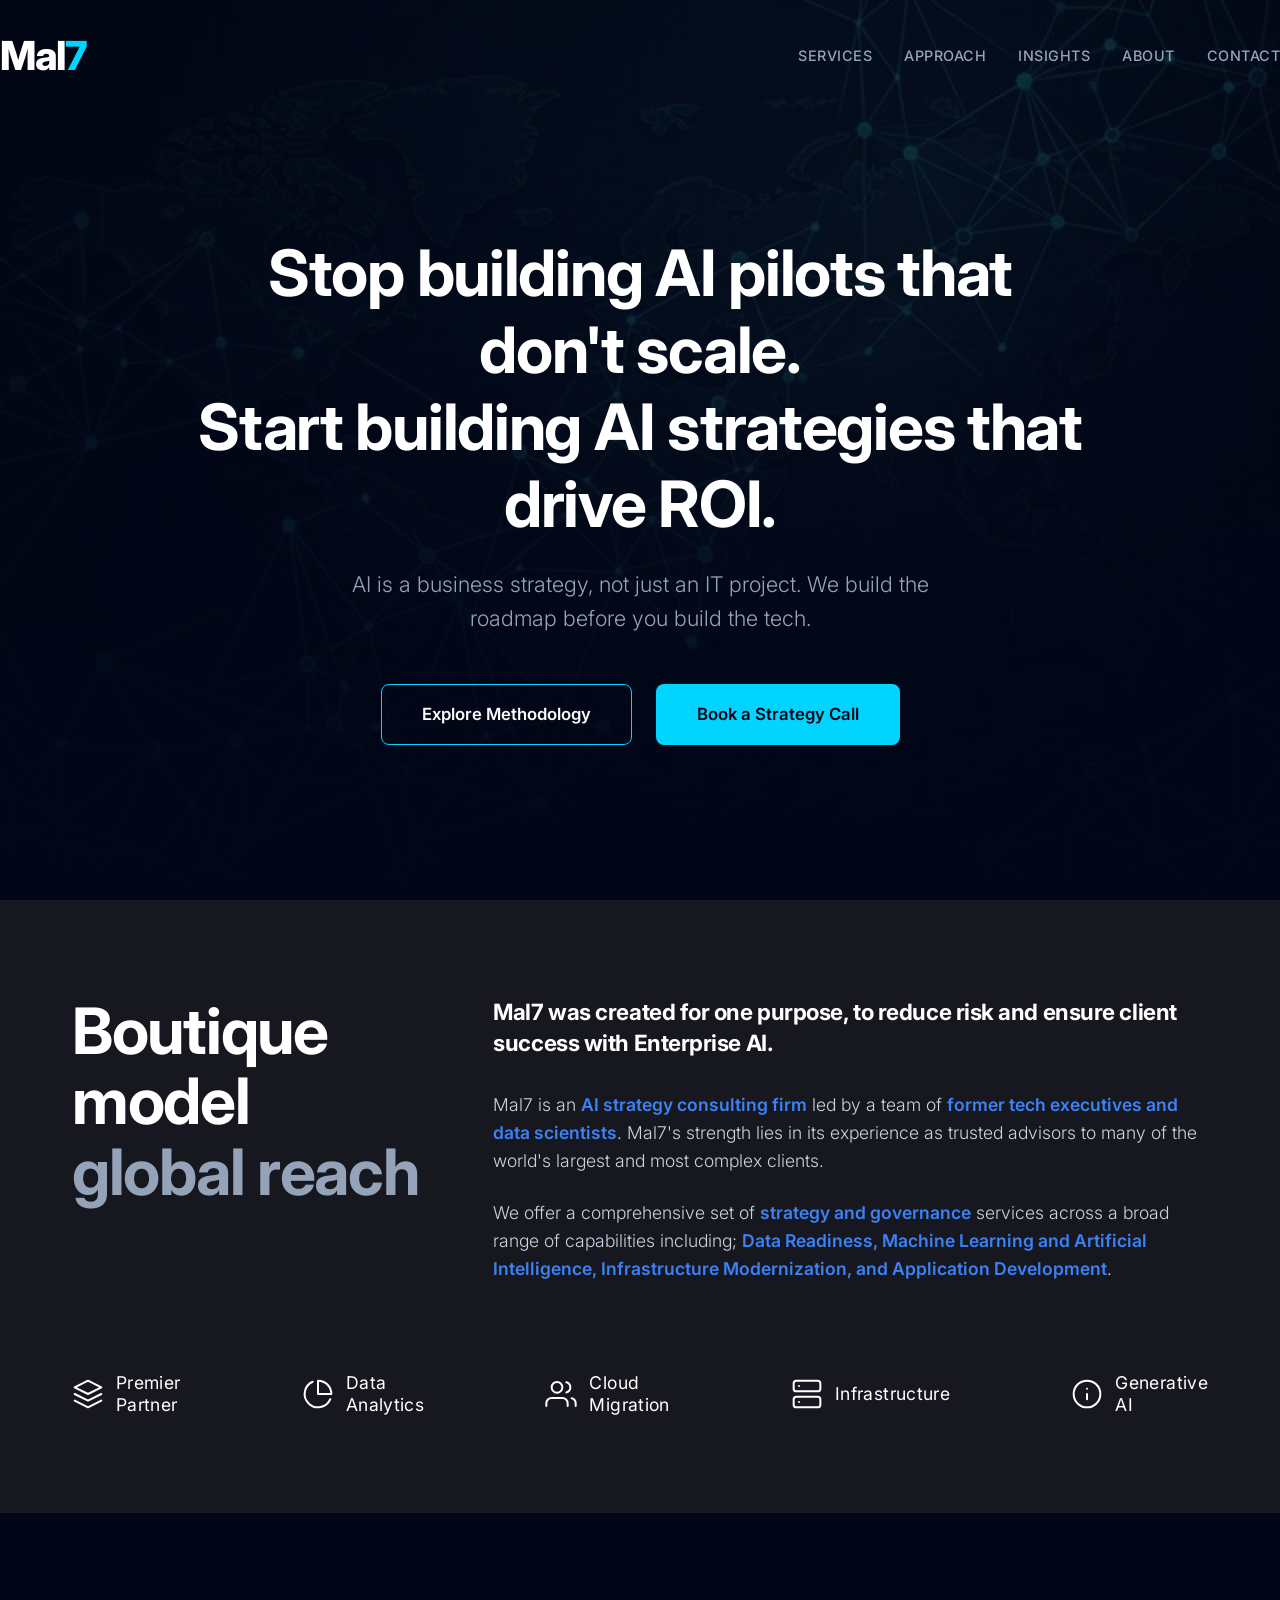
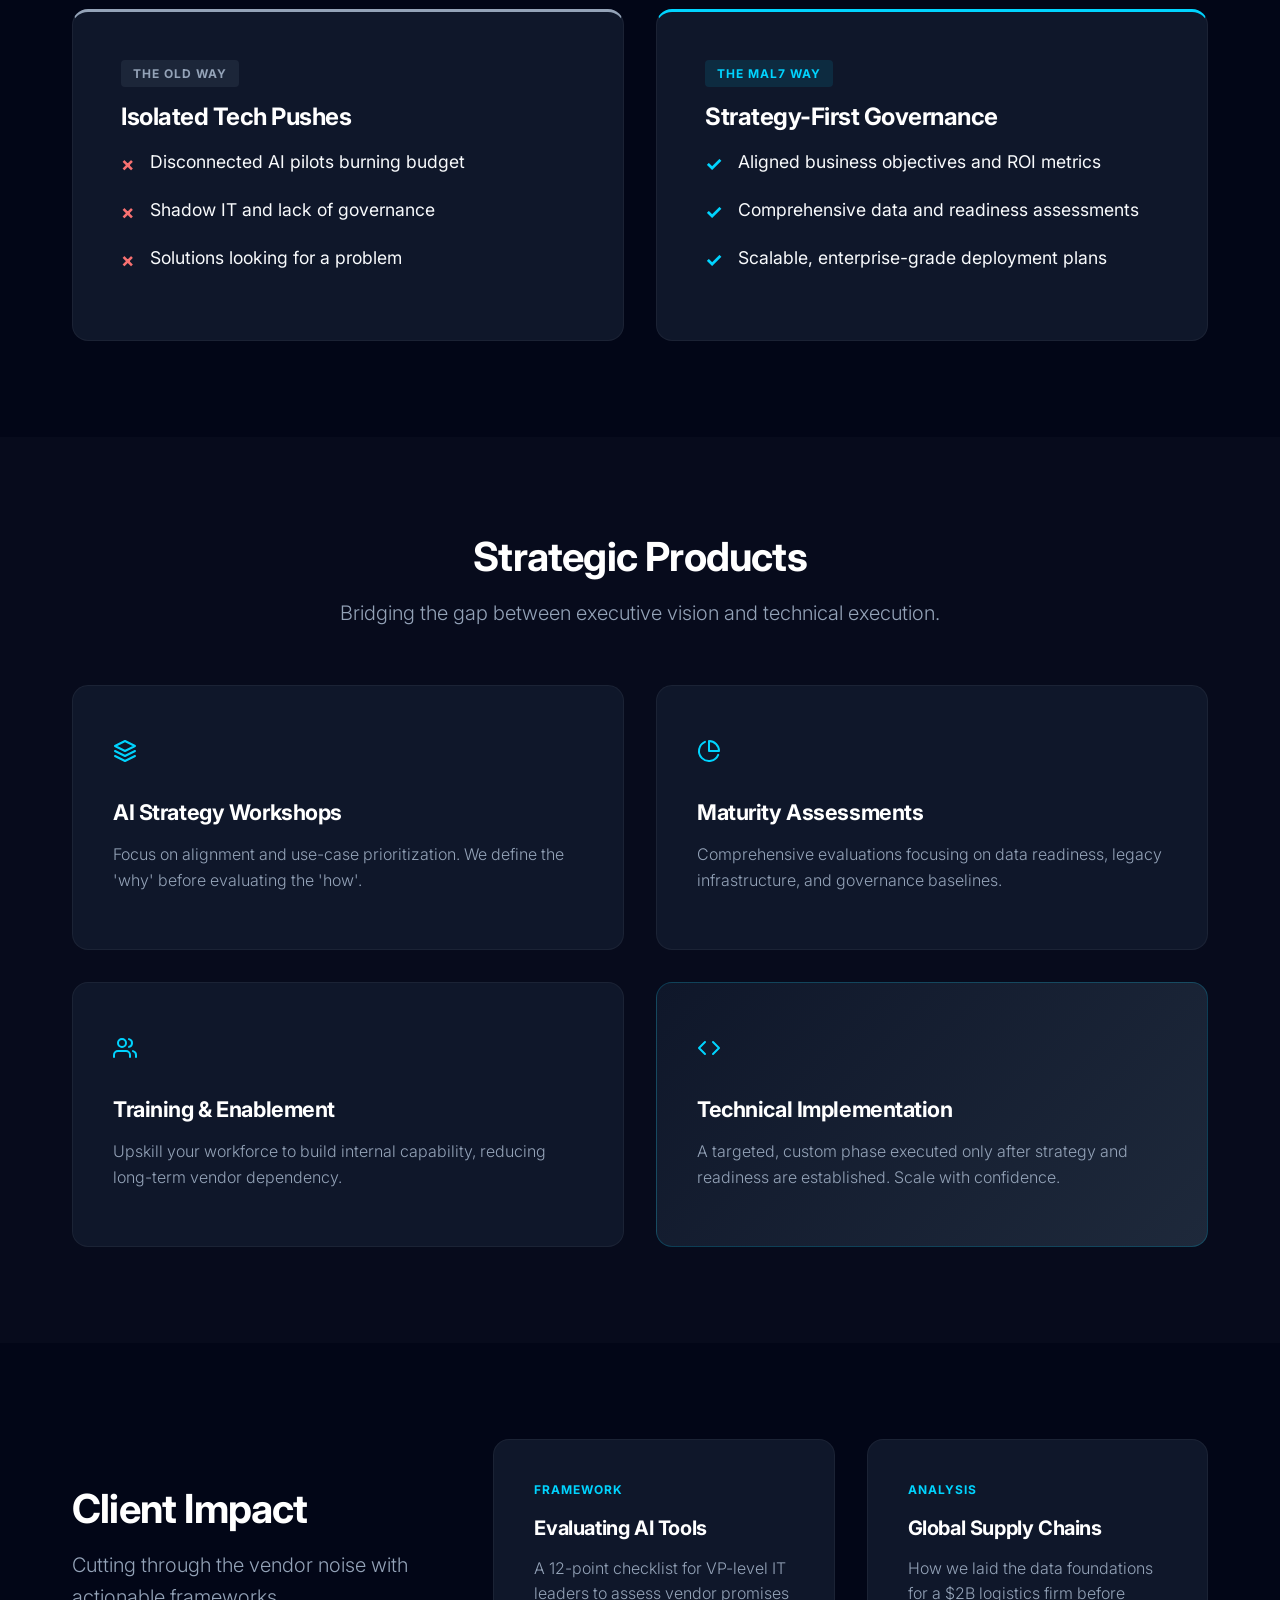
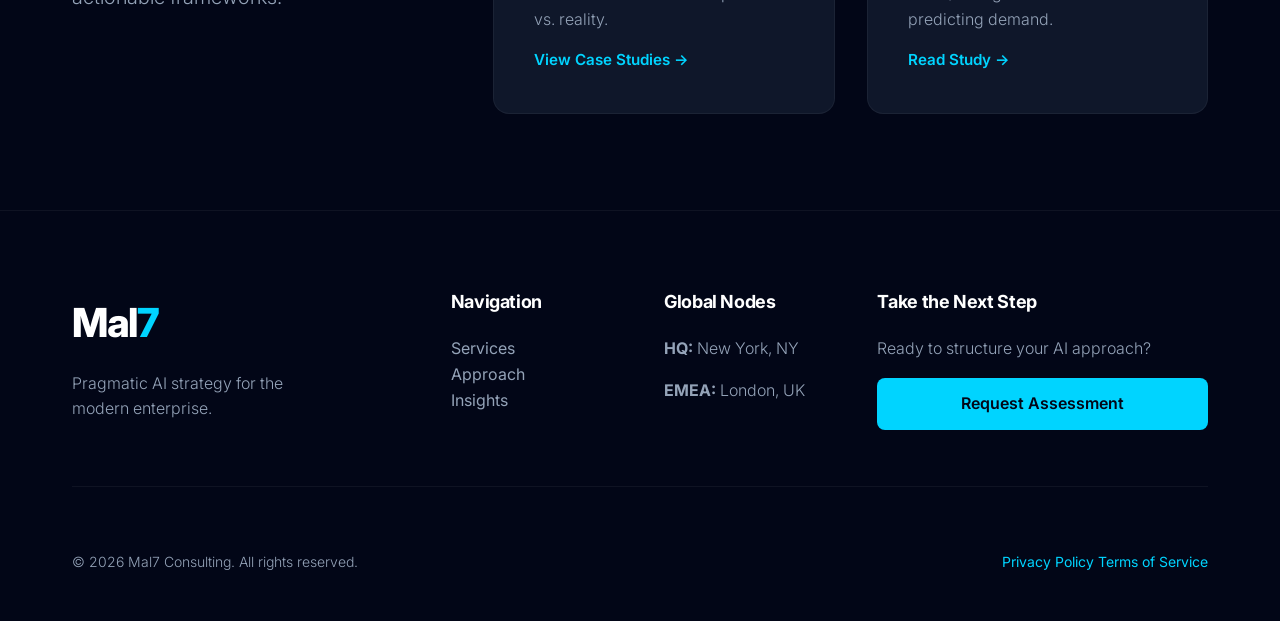
==== commit 874b0d62: "Add case studies page and link from Client Impact section" ====
--- a/index.html
+++ b/index.html
@@ -181,13 +181,13 @@
                         <span class="category">Framework</span>
                         <h4>Evaluating AI Tools</h4>
                         <p>A 12-point checklist for VP-level IT leaders to assess vendor promises vs. reality.</p>
-                        <a href="#" class="read-more">Download PDF &rarr;</a>
+                        <a href="case-studies.html" class="read-more">View Case Studies &rarr;</a>
                     </div>
                     <div class="insight-card">
                         <span class="category">Analysis</span>
                         <h4>Global Supply Chains</h4>
                         <p>How we laid the data foundations for a $2B logistics firm before predicting demand.</p>
-                        <a href="#" class="read-more">Read Study &rarr;</a>
+                        <a href="case-studies.html" class="read-more">Read Study &rarr;</a>
                     </div>
                 </div>
             </div>
--- a/styles.css
+++ b/styles.css
@@ -396,12 +396,27 @@
 
 /* Responsive */
 @media (max-width: 992px) {
-    .split-grid, .insights-grid { grid-template-columns: 1fr; }
+    .principals-grid, .split-grid, .insights-grid { grid-template-columns: 1fr; gap: 2rem; }
     .footer-grid { grid-template-columns: repeat(2, 1fr); }
+    .specialization-badges {
+        display: grid;
+        grid-template-columns: repeat(3, 1fr);
+        gap: 2rem;
+        margin-top: 3rem;
+    }
 }
 @media (max-width: 768px) {
     .services-grid, .insights-cards { grid-template-columns: 1fr; }
     .nav-links { display: none; }
     .hero-headline { font-size: 2.5rem; }
     .hero-actions { flex-direction: column; width: 100%; }
-}
+    .specialization-badges {
+        grid-template-columns: repeat(2, 1fr);
+    }
+}
+@media (max-width: 480px) {
+    .specialization-badges {
+        grid-template-columns: 1fr;
+        gap: 1.5rem;
+    }
+}
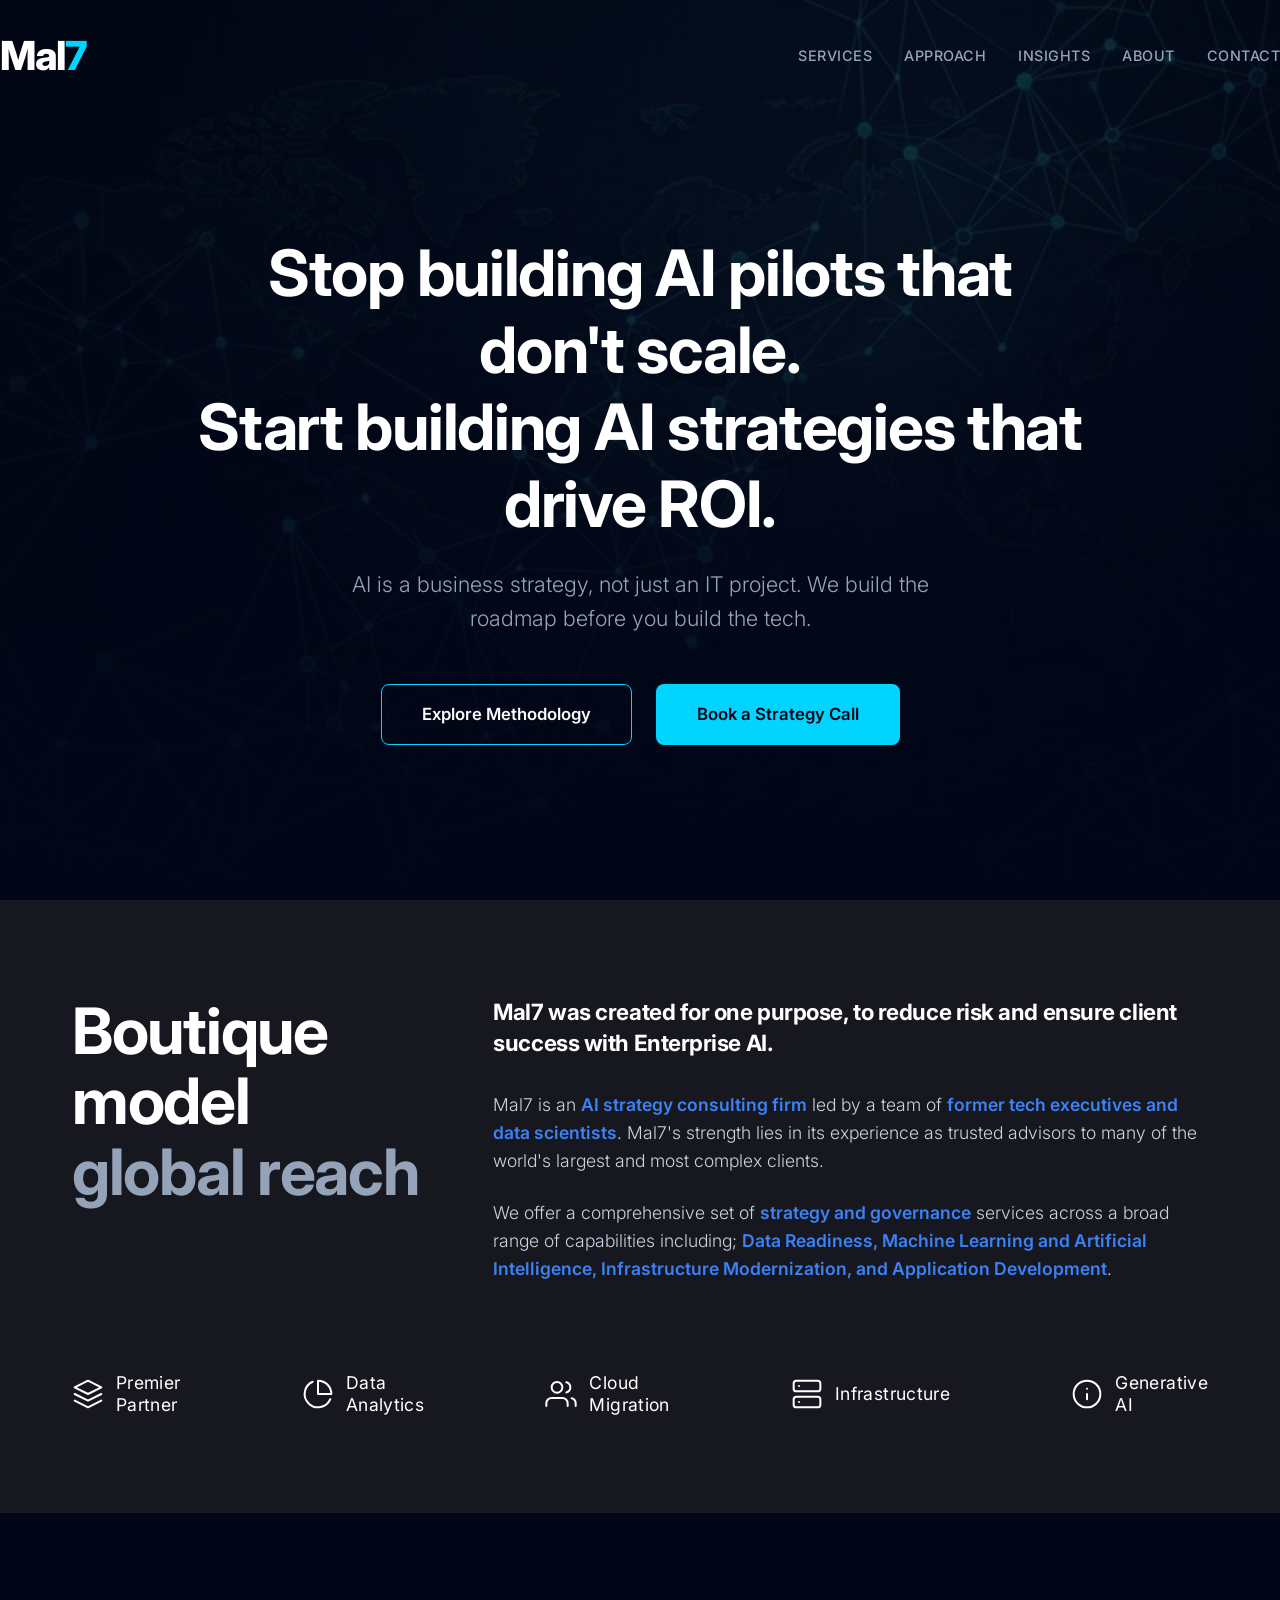
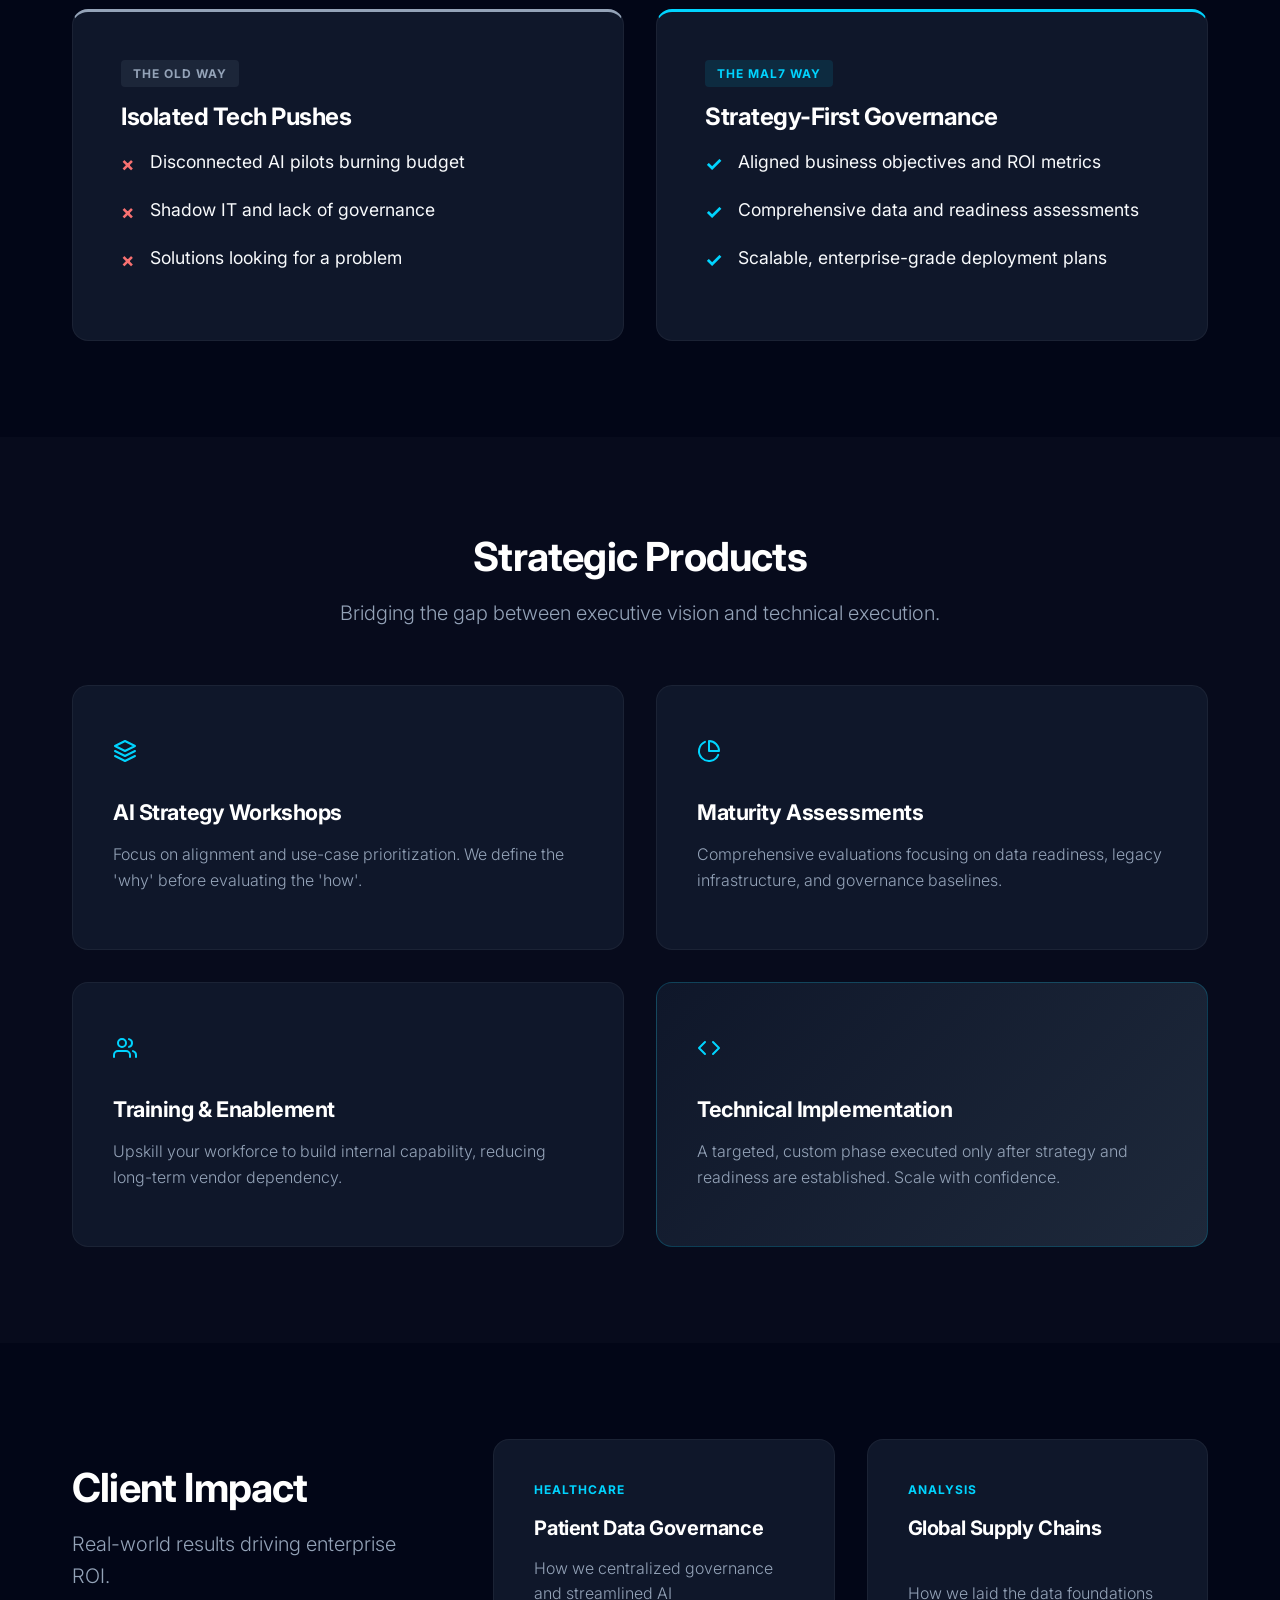
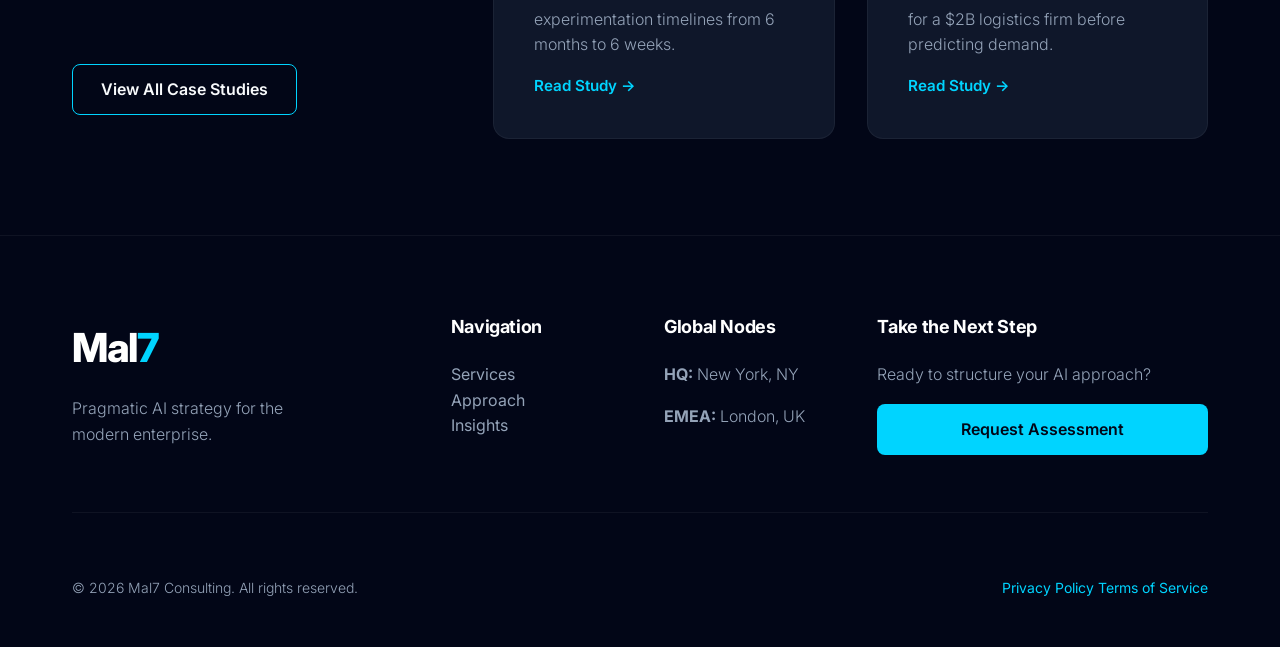
==== commit 4bb3708d: "Move View Case Studies button under heading and replace checklist with Healthcare case study" ====
--- a/index.html
+++ b/index.html
@@ -174,14 +174,15 @@
             <div class="insights-grid">
                 <div class="insights-header">
                     <h2 class="section-title">Client Impact</h2>
-                    <p class="section-subtitle">Cutting through the vendor noise with actionable frameworks.</p>
+                    <p class="section-subtitle">Real-world results driving enterprise ROI.</p>
+                    <a href="case-studies.html" class="btn btn-outline-teal" style="display: inline-block; margin-top: 1rem;">View All Case Studies</a>
                 </div>
                 <div class="insights-cards">
                     <div class="insight-card">
-                        <span class="category">Framework</span>
-                        <h4>Evaluating AI Tools</h4>
-                        <p>A 12-point checklist for VP-level IT leaders to assess vendor promises vs. reality.</p>
-                        <a href="case-studies.html" class="read-more">View Case Studies &rarr;</a>
+                        <span class="category">Healthcare</span>
+                        <h4>Patient Data Governance</h4>
+                        <p>How we centralized governance and streamlined AI experimentation timelines from 6 months to 6 weeks.</p>
+                        <a href="case-studies.html" class="read-more">Read Study &rarr;</a>
                     </div>
                     <div class="insight-card">
                         <span class="category">Analysis</span>
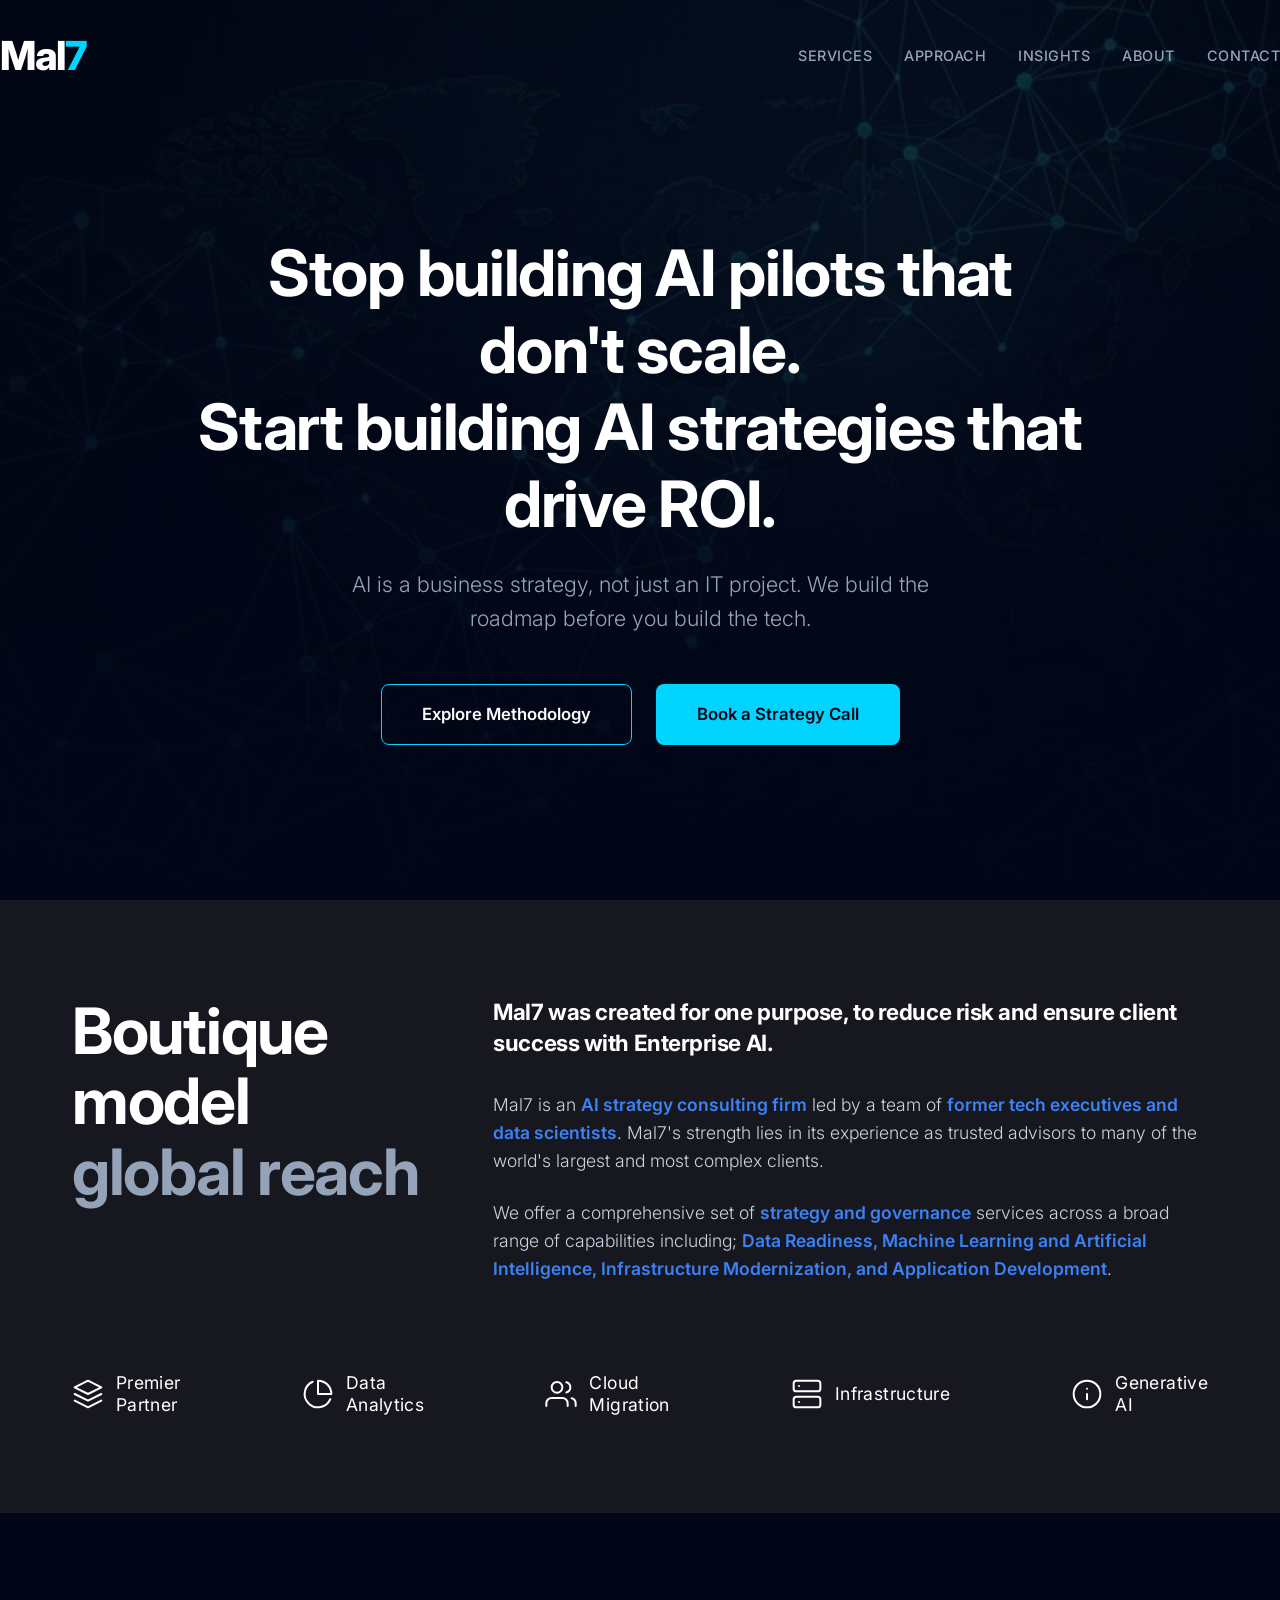
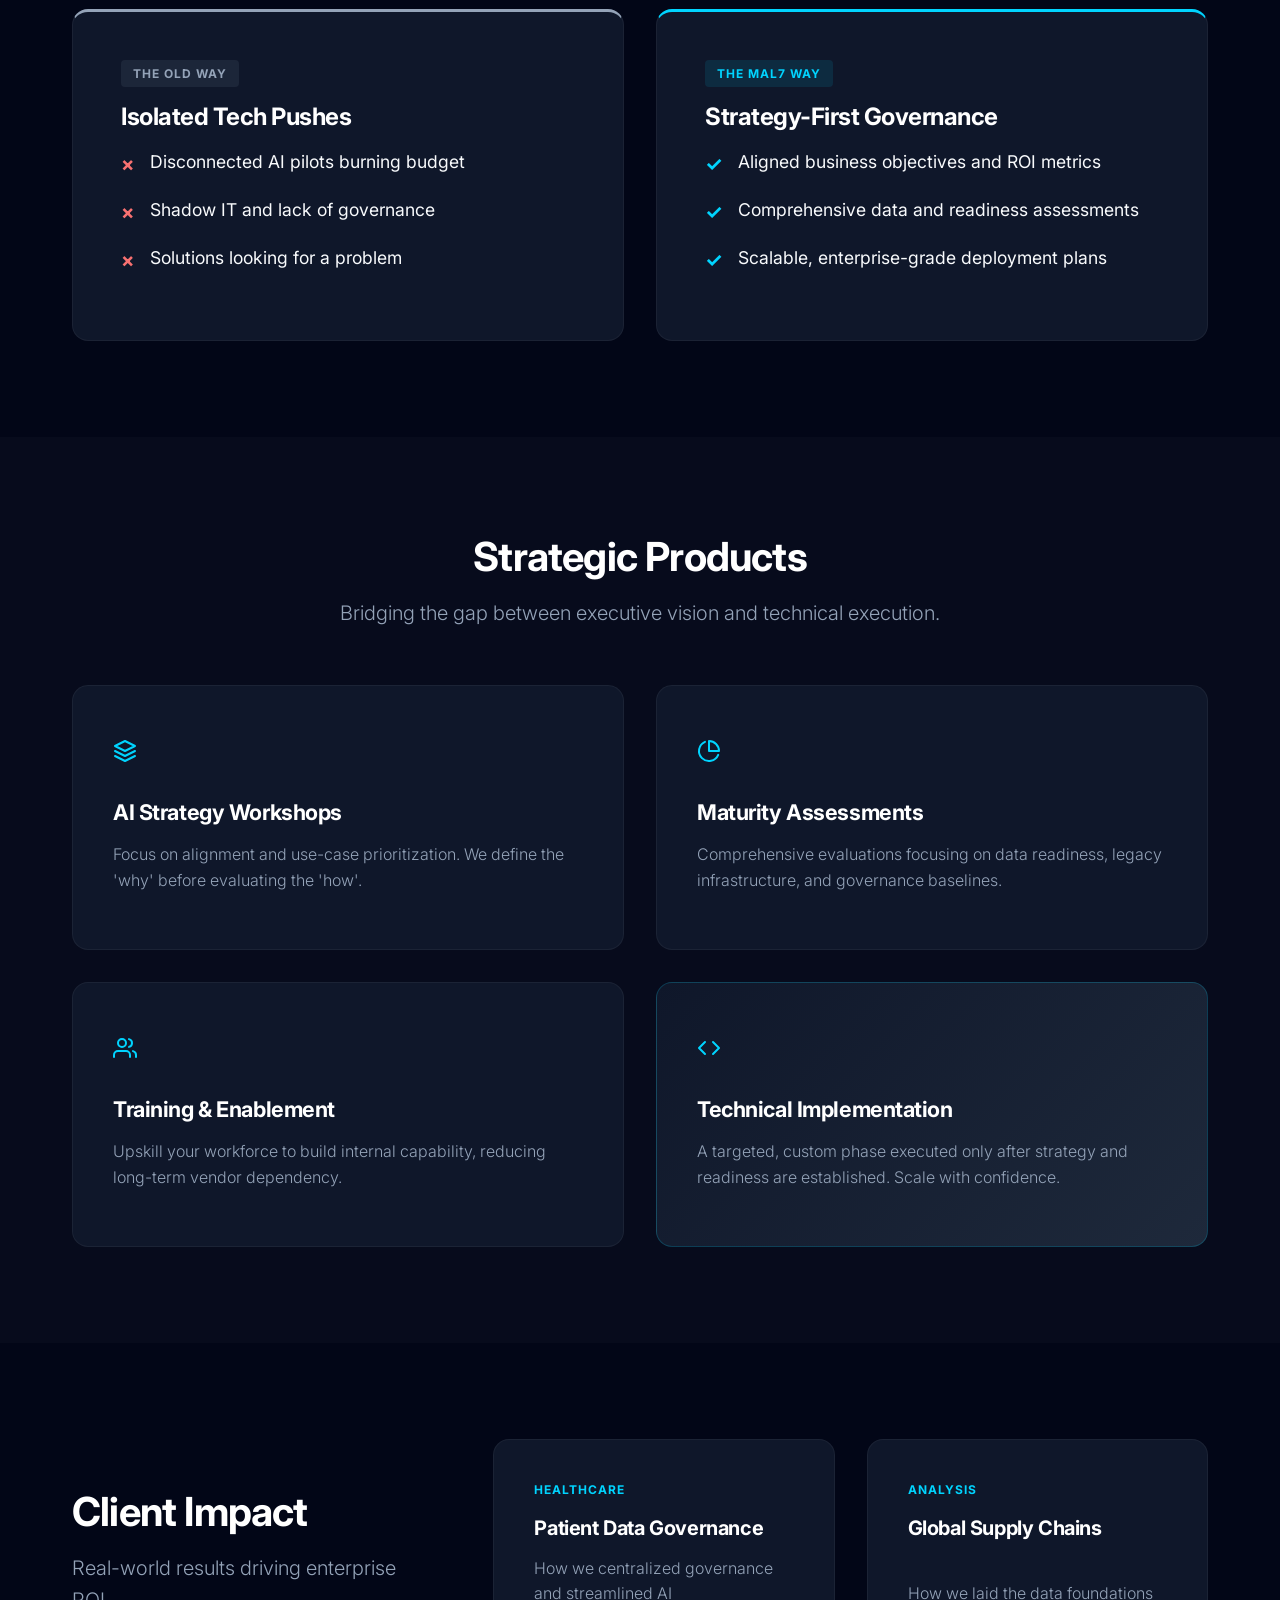
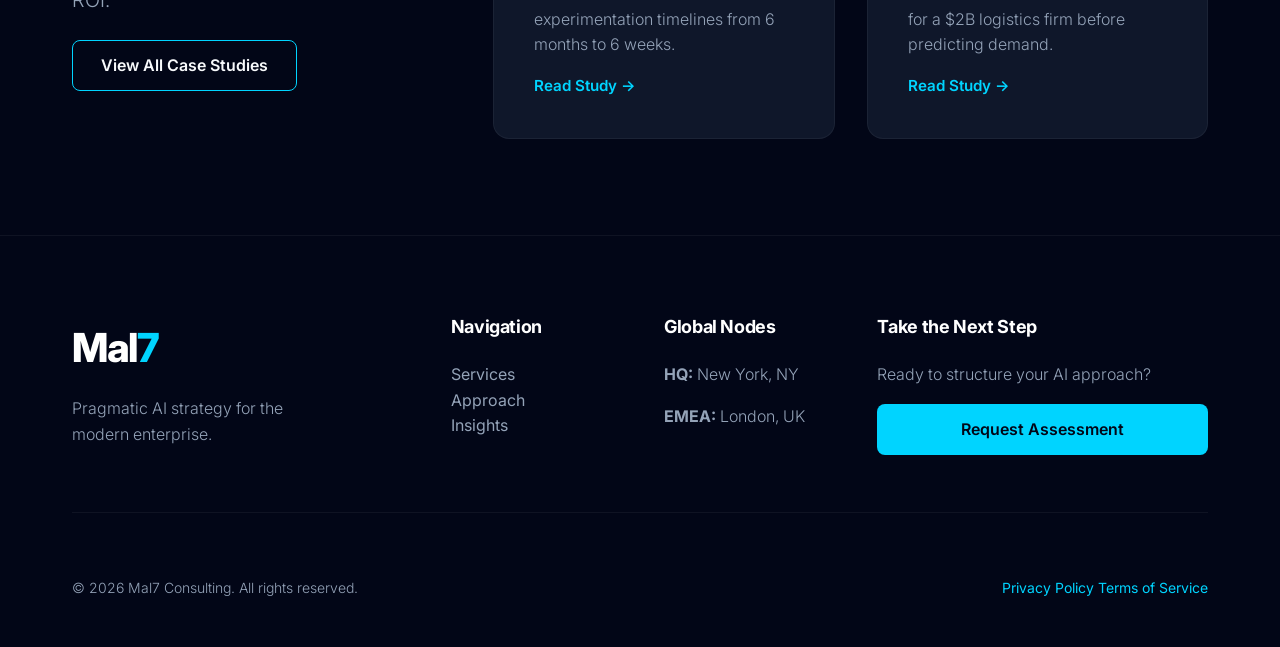
==== commit c53a1ca2: "Move View All Case Studies button closer to subtitle" ====
--- a/index.html
+++ b/index.html
@@ -174,8 +174,8 @@
             <div class="insights-grid">
                 <div class="insights-header">
                     <h2 class="section-title">Client Impact</h2>
-                    <p class="section-subtitle">Real-world results driving enterprise ROI.</p>
-                    <a href="case-studies.html" class="btn btn-outline-teal" style="display: inline-block; margin-top: 1rem;">View All Case Studies</a>
+                    <p class="section-subtitle" style="margin-bottom: 1.5rem;">Real-world results driving enterprise ROI.</p>
+                    <a href="case-studies.html" class="btn btn-outline-teal" style="display: inline-block;">View All Case Studies</a>
                 </div>
                 <div class="insights-cards">
                     <div class="insight-card">
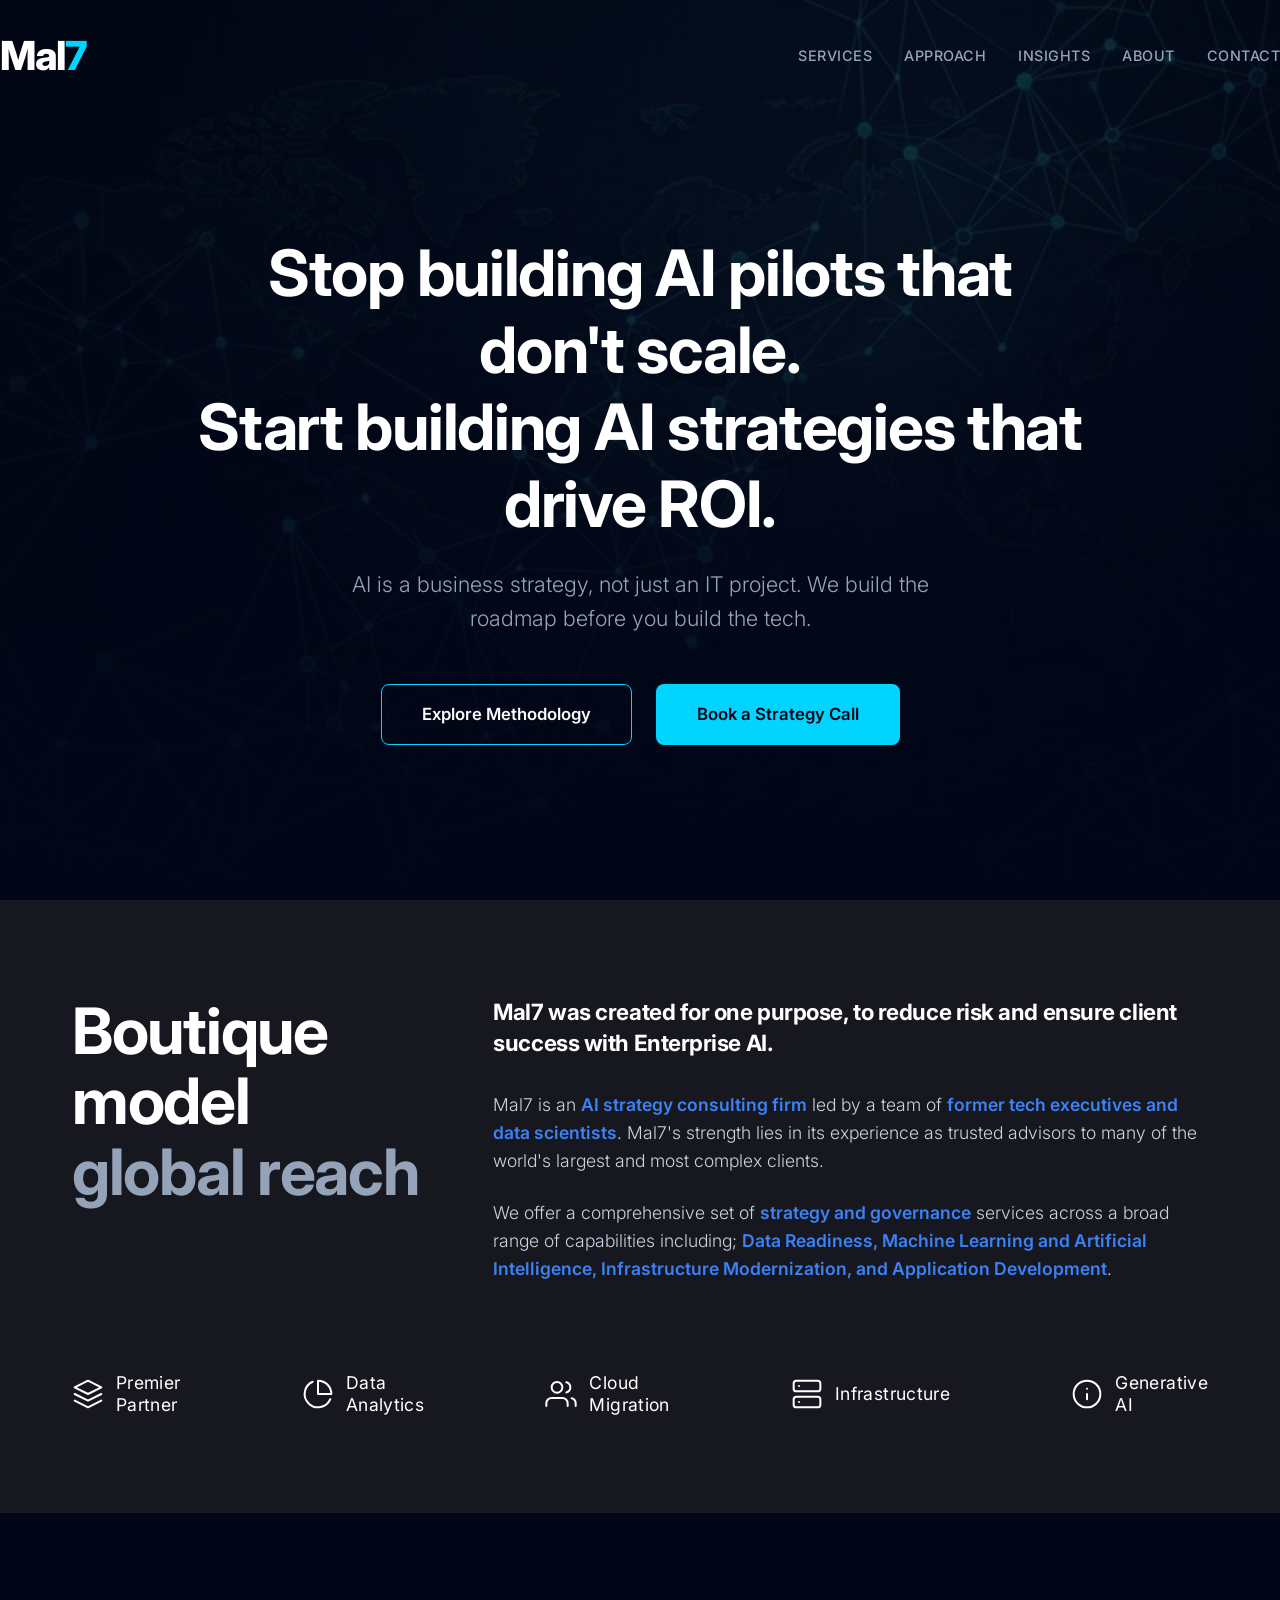
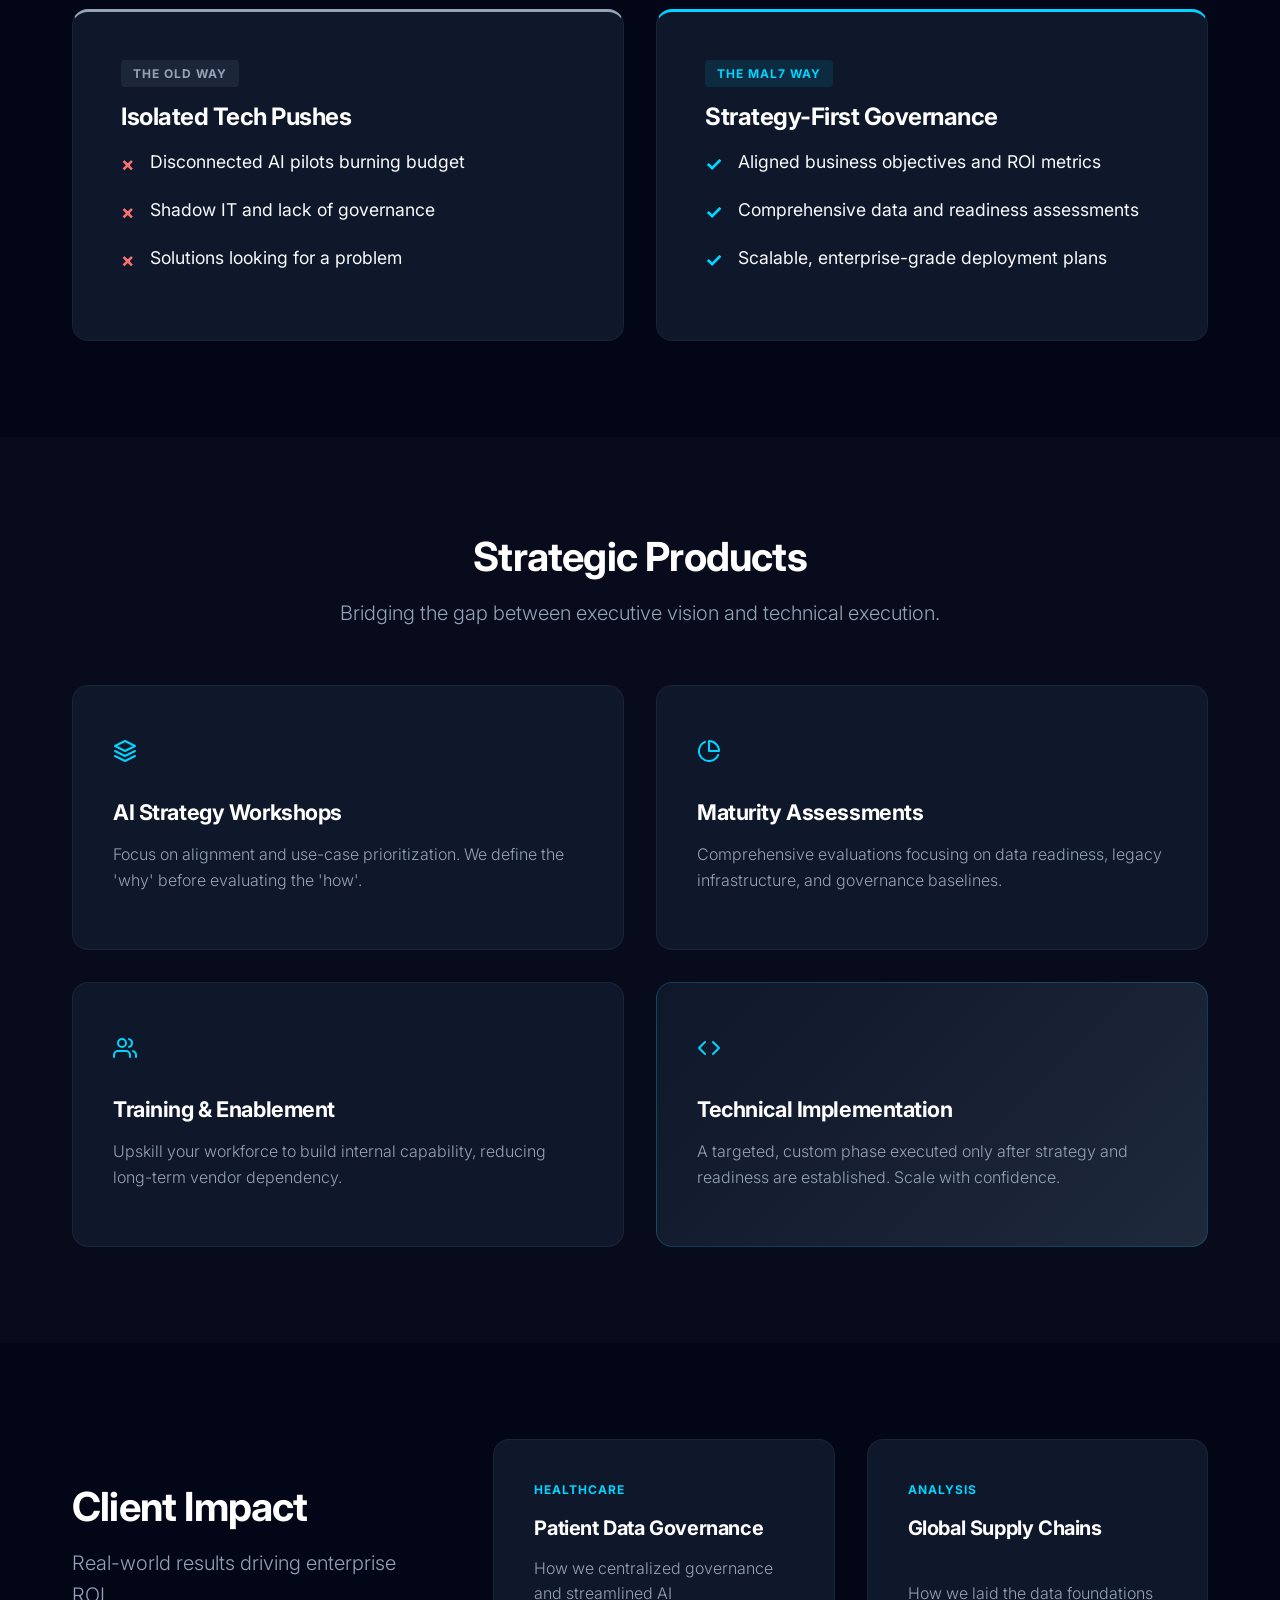
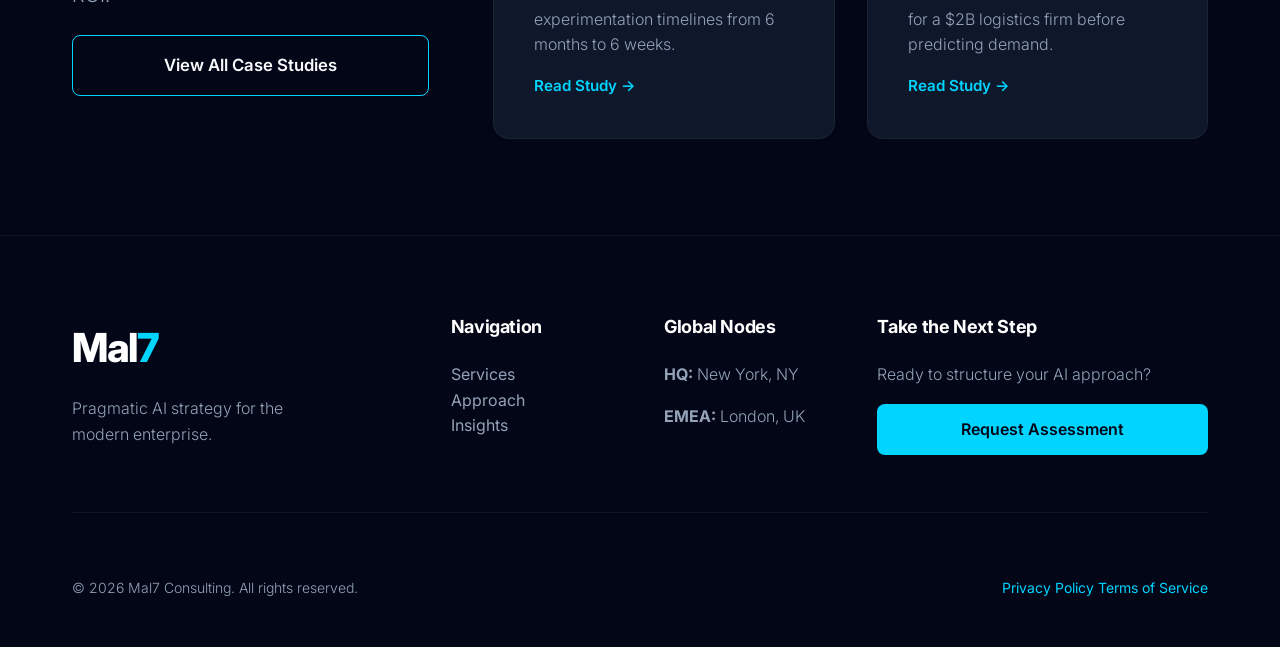
==== commit d29fdda4: "Make View All Case Studies button span full width and larger" ====
--- a/index.html
+++ b/index.html
@@ -175,7 +175,7 @@
                 <div class="insights-header">
                     <h2 class="section-title">Client Impact</h2>
                     <p class="section-subtitle" style="margin-bottom: 1.5rem;">Real-world results driving enterprise ROI.</p>
-                    <a href="case-studies.html" class="btn btn-outline-teal" style="display: inline-block;">View All Case Studies</a>
+                    <a href="case-studies.html" class="btn btn-outline-teal btn-large btn-block">View All Case Studies</a>
                 </div>
                 <div class="insights-cards">
                     <div class="insight-card">
